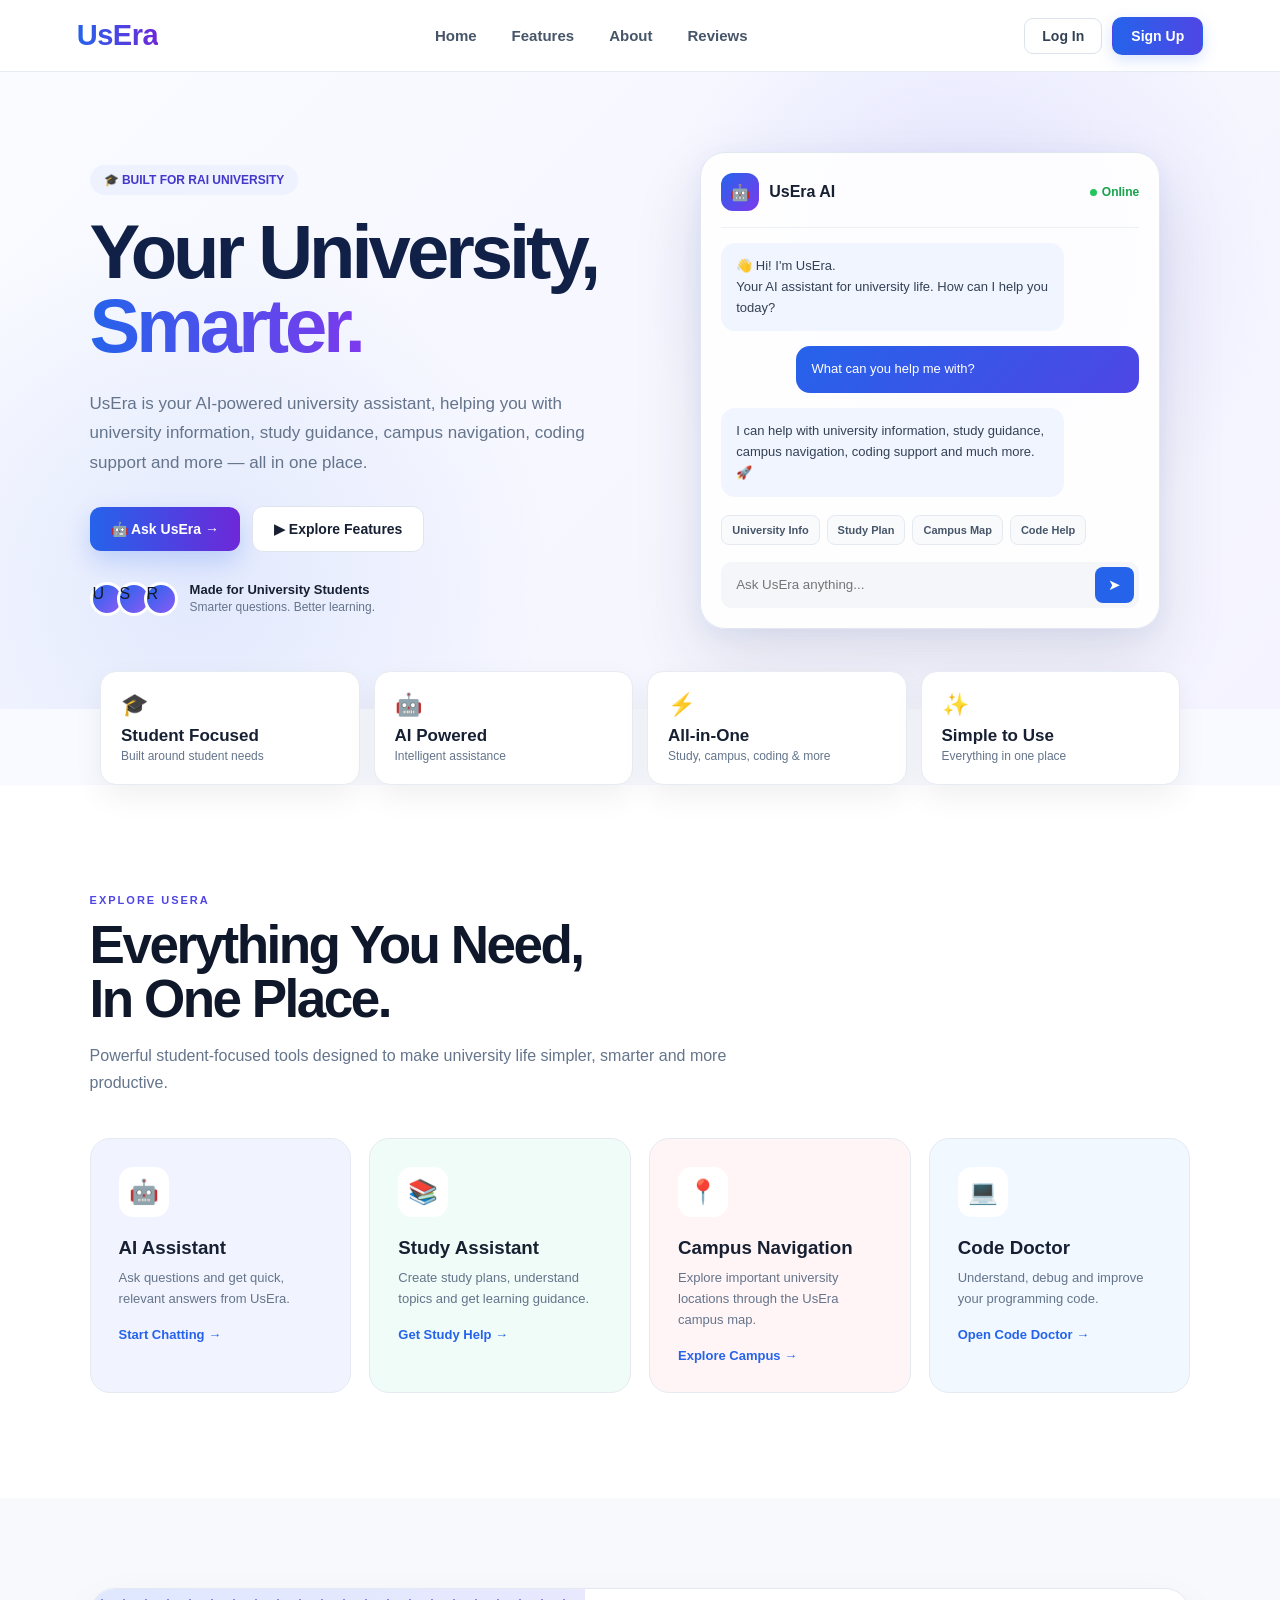
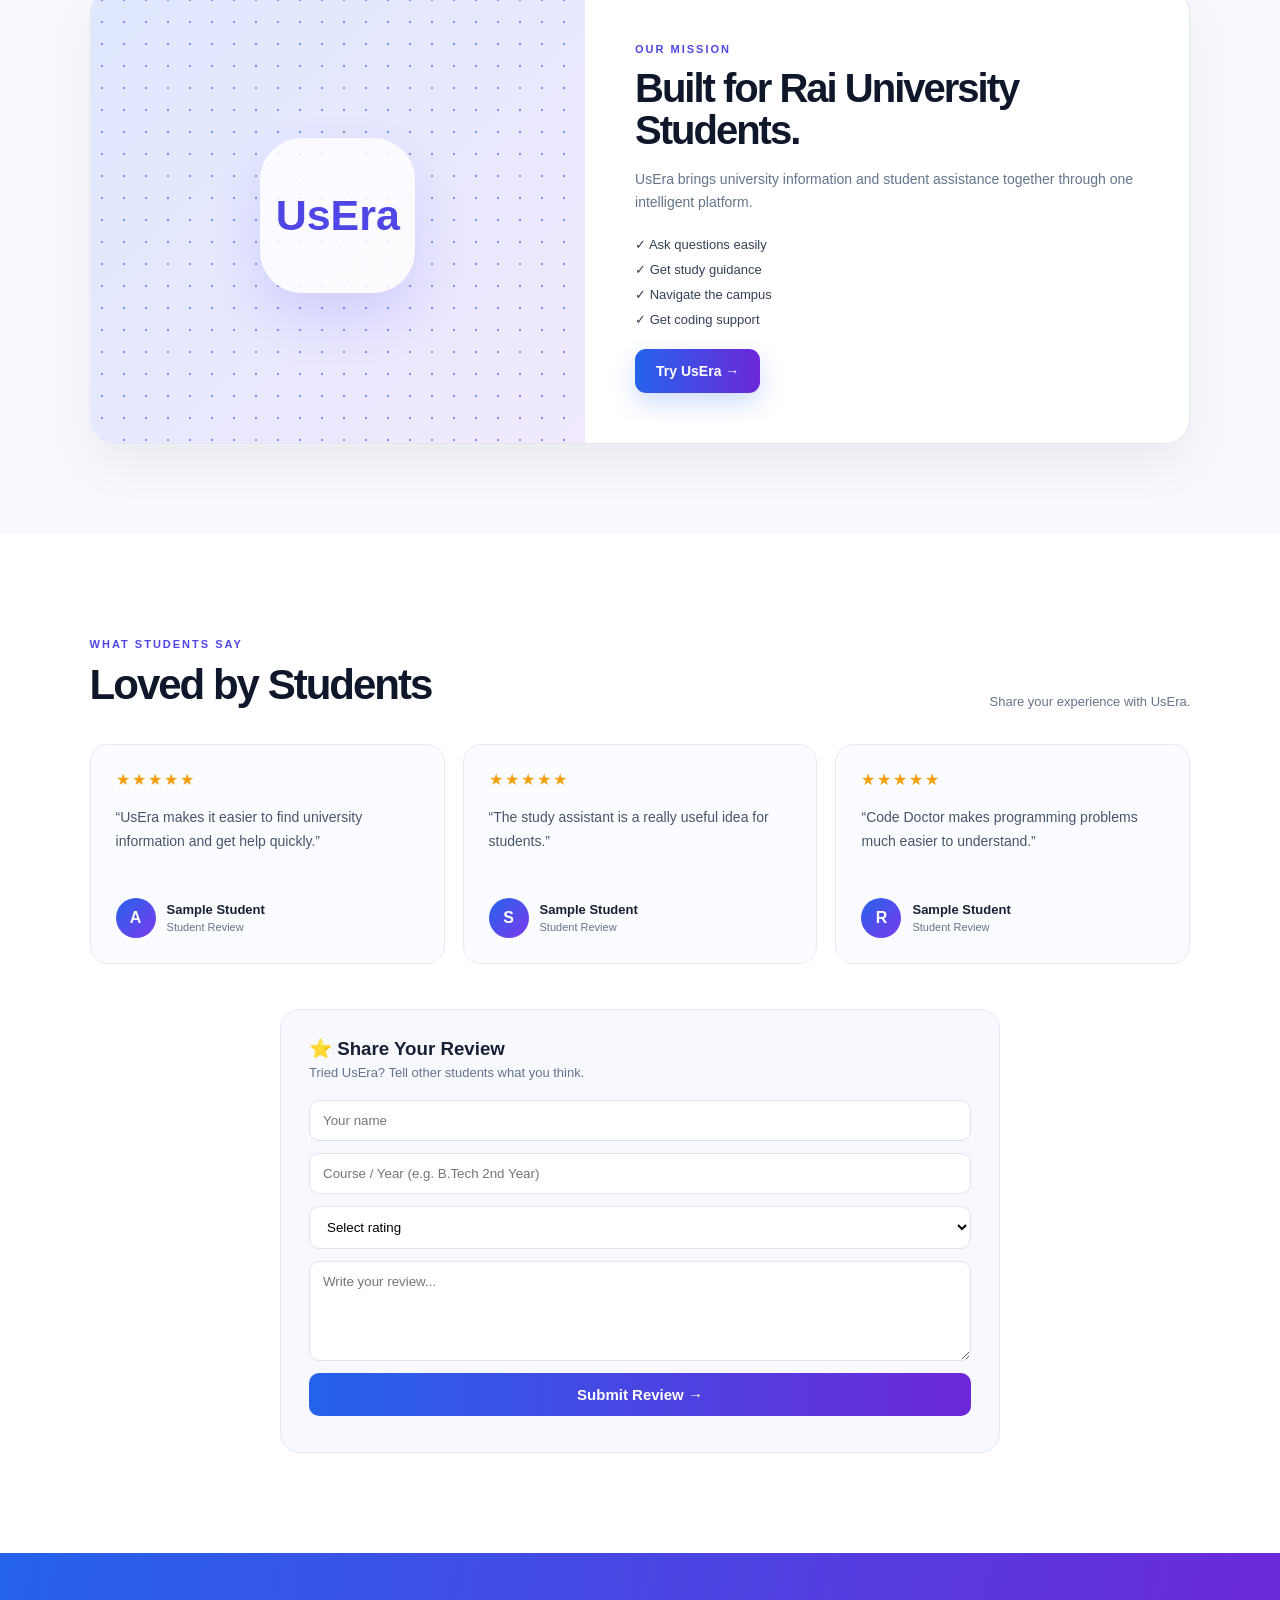
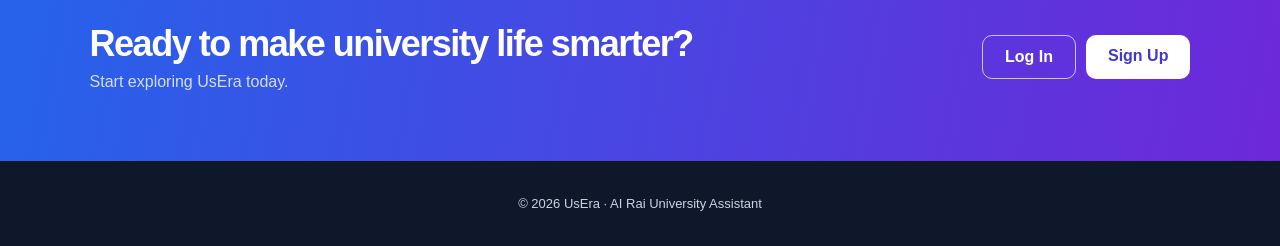
==== index.html @ 5155c46e "Add files via upload" ====
<!DOCTYPE html>
<html lang="en">

<head>
    <meta charset="UTF-8">
    <meta name="viewport" content="width=device-width, initial-scale=1.0">

    <title>UsEra - AI Rai University Assistant</title>

    <link rel="stylesheet" href="style.css">

    <style>
        /* =========================================
           USAERA NEW HOME PAGE
        ========================================= */

        .home-page {
            background: #f8faff;
            overflow: hidden;
        }

        /* HERO */

        .new-hero {
            position: relative;
            min-height: 620px;
            padding: 80px 7%;
            display: grid;
            grid-template-columns: 1fr 1fr;
            align-items: center;
            gap: 60px;

            background:
                radial-gradient(circle at 75% 30%, rgba(99,102,241,.15), transparent 30%),
                radial-gradient(circle at 15% 80%, rgba(37,99,235,.10), transparent 30%),
                linear-gradient(135deg,#f9fbff,#f4f3ff);
        }

        .hero-badge {
            display: inline-flex;
            align-items: center;
            gap: 8px;
            padding: 8px 14px;
            border-radius: 30px;
            background: #eef2ff;
            color: #4338ca;
            font-size: 12px;
            font-weight: 700;
            margin-bottom: 20px;
        }

        .new-hero h1 {
            font-size: clamp(50px,6vw,76px);
            line-height: .98;
            letter-spacing: -4px;
            margin: 0 0 25px;
            color: #102047;
        }

        .gradient-text {
            background: linear-gradient(90deg,#2563eb,#7c3aed);
            -webkit-background-clip: text;
            background-clip: text;
            -webkit-text-fill-color: transparent;
        }

        .hero-description {
            max-width: 580px;
            color: #64748b;
            font-size: 17px;
            line-height: 1.75;
            margin-bottom: 28px;
        }

        .hero-actions {
            display: flex;
            gap: 12px;
            align-items: center;
            flex-wrap: wrap;
        }

        .primary-btn,
        .secondary-btn {
            display: inline-flex;
            align-items: center;
            justify-content: center;
            gap: 8px;
            text-decoration: none;
            padding: 14px 21px;
            border-radius: 11px;
            font-weight: 700;
            font-size: 14px;
            transition: .25s ease;
        }

        .primary-btn {
            color: white;
            background: linear-gradient(90deg,#2563eb,#6d28d9);
            box-shadow: 0 10px 25px rgba(37,99,235,.22);
        }

        .primary-btn:hover {
            transform: translateY(-3px);
        }

        .secondary-btn {
            color: #172033;
            background: white;
            border: 1px solid #dfe5ef;
        }

        .secondary-btn:hover {
            transform: translateY(-3px);
            box-shadow: 0 10px 25px rgba(15,23,42,.08);
        }


        /* TRUST */

        .hero-trust {
            display: flex;
            align-items: center;
            gap: 12px;
            margin-top: 30px;
        }

        .trust-avatars {
            display: flex;
        }

        .trust-avatar {
            width: 34px;
            height: 34px;
            border-radius: 50%;
            background: linear-gradient(135deg,#2563eb,#8b5cf6);
            border: 3px solid white;
            margin-left: -7px;
        }

        .trust-avatar:first-child {
            margin-left: 0;
        }

        .trust-text strong {
            display: block;
            font-size: 13px;
            color: #172033;
        }

        .trust-text span {
            font-size: 12px;
            color: #64748b;
        }


        /* AI PREVIEW */

        .ai-preview {
            position: relative;
        }

        .ai-card {
            position: relative;
            width: 100%;
            max-width: 460px;
            margin: auto;
            padding: 20px;
            box-sizing: border-box;
            border-radius: 25px;
            background: rgba(255,255,255,.92);
            border: 1px solid #e1e7f1;
            box-shadow:
                0 30px 70px rgba(30,41,59,.12),
                0 5px 20px rgba(37,99,235,.06);
        }

        .ai-card-header {
            display: flex;
            align-items: center;
            gap: 10px;
            padding-bottom: 16px;
            border-bottom: 1px solid #edf0f5;
        }

        .ai-logo {
            width: 38px;
            height: 38px;
            display: flex;
            align-items: center;
            justify-content: center;
            border-radius: 12px;
            color: white;
            background: linear-gradient(135deg,#2563eb,#7c3aed);
        }

        .ai-card-header strong {
            color: #172033;
        }

        .online {
            margin-left: auto;
            font-size: 12px;
            color: #16a34a;
            font-weight: 600;
        }

        .online::before {
            content: "";
            display: inline-block;
            width: 7px;
            height: 7px;
            margin-right: 5px;
            border-radius: 50%;
            background: #22c55e;
        }

        .ai-message {
            padding: 13px 15px;
            margin-top: 15px;
            max-width: 82%;
            border-radius: 14px;
            background: #f1f5ff;
            color: #334155;
            font-size: 13px;
            line-height: 1.6;
        }

        .ai-message.user {
            margin-left: auto;
            background: linear-gradient(135deg,#2563eb,#4f46e5);
            color: white;
        }

        .quick-actions {
            display: flex;
            gap: 7px;
            flex-wrap: wrap;
            margin-top: 18px;
        }

        .quick-action {
            padding: 8px 10px;
            border-radius: 8px;
            background: #f8fafc;
            border: 1px solid #e5eaf2;
            color: #475569;
            font-size: 11px;
            font-weight: 600;
        }

        .ai-input {
            display: flex;
            gap: 8px;
            margin-top: 17px;
            padding: 5px;
            border-radius: 11px;
            background: #f4f6fa;
        }

        .ai-input input {
            flex: 1;
            min-width: 0;
            border: none;
            outline: none;
            background: transparent;
            padding: 10px;
        }

        .ai-input button {
            padding: 9px 13px;
            border-radius: 8px;
            background: #2563eb;
        }


        /* STATS */

        .home-stats {
            max-width: 1120px;
            margin: -38px auto 0;
            position: relative;
            z-index: 5;
            display: grid;
            grid-template-columns: repeat(4,1fr);
            gap: 14px;
            padding: 0 20px;
        }

        .stat-card {
            background: white;
            border: 1px solid #e7ebf2;
            border-radius: 16px;
            padding: 20px;
            box-shadow: 0 12px 30px rgba(15,23,42,.06);
        }

        .stat-icon {
            font-size: 22px;
            margin-bottom: 8px;
        }

        .stat-card strong {
            display: block;
            color: #172033;
            font-size: 17px;
        }

        .stat-card span {
            color: #64748b;
            font-size: 12px;
        }


        /* FEATURES */

        .new-features {
            padding: 105px 7%;
            background: white;
        }

        .section-intro {
            max-width: 650px;
            margin-bottom: 42px;
        }

        .mini-label {
            color: #4f46e5;
            font-size: 11px;
            font-weight: 800;
            letter-spacing: 2px;
        }

        .section-intro h2 {
            margin: 10px 0 15px;
            font-size: clamp(37px,5vw,53px);
            line-height: 1.03;
            letter-spacing: -2.5px;
            color: #0f172a;
        }

        .section-intro p {
            color: #64748b;
            line-height: 1.7;
        }

        .new-feature-grid {
            display: grid;
            grid-template-columns: repeat(4,1fr);
            gap: 18px;
        }

        .new-feature {
            text-decoration: none;
            color: inherit;
            padding: 28px;
            min-height: 205px;
            border-radius: 20px;
            border: 1px solid #e5eaf2;
            transition: .25s ease;
        }

        .new-feature:hover {
            transform: translateY(-8px);
            box-shadow: 0 20px 40px rgba(15,23,42,.08);
        }

        .new-feature:nth-child(1) {
            background: #f1f4ff;
        }

        .new-feature:nth-child(2) {
            background: #f0fcf7;
        }

        .new-feature:nth-child(3) {
            background: #fff5f6;
        }

        .new-feature:nth-child(4) {
            background: #f1f8ff;
        }

        .new-feature-icon {
            width: 50px;
            height: 50px;
            display: flex;
            align-items: center;
            justify-content: center;
            border-radius: 14px;
            background: white;
            font-size: 24px;
            margin-bottom: 20px;
        }

        .new-feature h3 {
            color: #172033;
            margin: 0 0 9px;
        }

        .new-feature p {
            color: #64748b;
            font-size: 13px;
            line-height: 1.6;
            margin-bottom: 15px;
        }

        .feature-link {
            color: #2563eb;
            font-size: 13px;
            font-weight: 700;
        }


        /* ABOUT / MISSION */

        .mission {
            padding: 90px 7%;
            background: #f7f9fc;
        }

        .mission-card {
            max-width: 1120px;
            margin: auto;
            display: grid;
            grid-template-columns: .9fr 1.1fr;
            border-radius: 25px;
            overflow: hidden;
            background: white;
            border: 1px solid #e4e9f1;
            box-shadow: 0 20px 50px rgba(15,23,42,.06);
        }

        .mission-visual {
            min-height: 330px;
            display: flex;
            align-items: center;
            justify-content: center;
            background:
                radial-gradient(circle,#818cf8 1px,transparent 1px),
                linear-gradient(135deg,#dfe8ff,#f0e9ff);
            background-size: 22px 22px,auto;
        }

        .mission-logo {
            width: 155px;
            height: 155px;
            display: flex;
            align-items: center;
            justify-content: center;
            border-radius: 42px;
            background: rgba(255,255,255,.85);
            color: #4f46e5;
            font-size: 43px;
            font-weight: 900;
            box-shadow: 0 25px 50px rgba(79,70,229,.15);
        }

        .mission-content {
            padding: 50px;
        }

        .mission-content h2 {
            margin: 10px 0 17px;
            font-size: 40px;
            line-height: 1.05;
            letter-spacing: -2px;
            color: #0f172a;
        }

        .mission-content p {
            color: #64748b;
            line-height: 1.7;
            font-size: 14px;
        }

        .mission-points {
            margin: 22px 0;
            display: grid;
            gap: 10px;
        }

        .mission-point {
            color: #334155;
            font-size: 13px;
        }


        /* REVIEWS */

        .reviews {
            padding: 100px 7%;
            background: white;
        }

        .reviews-heading {
            display: flex;
            align-items: end;
            justify-content: space-between;
            gap: 20px;
            margin-bottom: 35px;
        }

        .reviews-heading h2 {
            margin: 9px 0 0;
            font-size: 42px;
            letter-spacing: -2px;
            color: #0f172a;
        }

        .review-grid {
            display: grid;
            grid-template-columns: repeat(3,1fr);
            gap: 18px;
        }

        .review-card {
            padding: 25px;
            border-radius: 18px;
            border: 1px solid #e5eaf2;
            background: #fbfcff;
            transition: .2s ease;
        }

        .review-card:hover {
            transform: translateY(-5px);
            box-shadow: 0 15px 35px rgba(15,23,42,.07);
        }

        .stars {
            color: #f59e0b;
            letter-spacing: 2px;
            margin-bottom: 17px;
        }

        .review-text {
            color: #475569;
            font-size: 14px;
            line-height: 1.7;
            min-height: 72px;
        }

        .review-user {
            display: flex;
            align-items: center;
            gap: 11px;
            margin-top: 20px;
        }

        .review-avatar {
            width: 40px;
            height: 40px;
            display: flex;
            align-items: center;
            justify-content: center;
            border-radius: 50%;
            background: linear-gradient(135deg,#2563eb,#7c3aed);
            color: white;
            font-weight: 700;
        }

        .review-user strong {
            display: block;
            font-size: 13px;
            color: #172033;
        }

        .review-user span {
            font-size: 11px;
            color: #64748b;
        }


        /* WRITE REVIEW */

        .review-form-box {
            max-width: 720px;
            margin: 45px auto 0;
            padding: 28px;
            border-radius: 20px;
            background: #f7f9ff;
            border: 1px solid #e1e7f5;
        }

        .review-form-box h3 {
            margin: 0 0 5px;
            color: #172033;
        }

        .review-form-box > p {
            color: #64748b;
            font-size: 13px;
            margin-bottom: 20px;
        }

        .review-form {
            display: grid;
            gap: 12px;
        }

        .review-form input,
        .review-form textarea,
        .review-form select {
            width: 100%;
            box-sizing: border-box;
            padding: 12px 13px;
            border: 1px solid #dce3ed;
            border-radius: 10px;
            outline: none;
            font-family: inherit;
            background: white;
        }

        .review-form textarea {
            min-height: 100px;
            resize: vertical;
        }

        .review-form input:focus,
        .review-form textarea:focus,
        .review-form select:focus {
            border-color: #6366f1;
        }

        .review-submit {
            border: none;
            background: linear-gradient(90deg,#2563eb,#6d28d9);
            color: white;
            padding: 13px;
            border-radius: 10px;
            font-weight: 700;
            cursor: pointer;
        }

        .review-message {
            text-align: center;
            font-size: 13px;
            color: #059669;
            margin-top: 8px;
        }


        /* CTA */

        .home-cta {
            padding: 70px 7%;
            background: linear-gradient(100deg,#2563eb,#6d28d9);
            color: white;
            display: flex;
            align-items: center;
            justify-content: space-between;
            gap: 30px;
        }

        .home-cta h2 {
            margin: 0 0 8px;
            font-size: 36px;
            letter-spacing: -1.5px;
        }

        .home-cta p {
            margin: 0;
            color: rgba(255,255,255,.8);
        }

        .cta-buttons {
            display: flex;
            gap: 10px;
        }

        .cta-login,
        .cta-signup {
            text-decoration: none;
            padding: 12px 22px;
            border-radius: 10px;
            font-weight: 700;
        }

        .cta-login {
            color: white;
            border: 1px solid rgba(255,255,255,.7);
        }

        .cta-signup {
            color: #4338ca;
            background: white;
        }


        /* RESPONSIVE */

        @media(max-width:950px) {

            .new-hero {
                grid-template-columns: 1fr;
                text-align: center;
            }

            .hero-description {
                margin-left: auto;
                margin-right: auto;
            }

            .hero-actions,
            .hero-trust {
                justify-content: center;
            }

            .new-feature-grid {
                grid-template-columns: 1fr 1fr;
            }

            .home-stats {
                grid-template-columns: 1fr 1fr;
            }

            .mission-card {
                grid-template-columns: 1fr;
            }

            .review-grid {
                grid-template-columns: 1fr;
            }

            .home-cta {
                flex-direction: column;
                text-align: center;
            }
        }

        @media(max-width:600px) {

            .new-hero {
                padding: 55px 5%;
            }

            .new-hero h1 {
                font-size: 47px;
                letter-spacing: -3px;
            }

            .home-stats {
                grid-template-columns: 1fr;
                margin-top: 0;
                padding-top: 18px;
            }

            .new-features,
            .reviews,
            .mission {
                padding: 70px 5%;
            }

            .new-feature-grid {
                grid-template-columns: 1fr;
            }

            .mission-content {
                padding: 30px;
            }

            .mission-content h2 {
                font-size: 32px;
            }

            .reviews-heading {
                display: block;
            }

            .reviews-heading h2 {
                font-size: 34px;
            }

            .home-cta {
                padding: 55px 5%;
            }

            .home-cta h2 {
                font-size: 29px;
            }

            .cta-buttons {
                width: 100%;
            }

            .cta-login,
            .cta-signup {
                flex: 1;
                text-align: center;
            }
        }
    </style>
</head>


<body>

<header>

    <div class="logo">UsEra</div>

    <nav>
        <a href="#">Home</a>
        <a href="#features">Features</a>
        <a href="#about">About</a>
        <a href="#reviews">Reviews</a>
    </nav>

    <div class="auth-buttons" id="authArea">

    <a href="login.html" class="login-btn">
        Log In
    </a>

    <a href="signup.html" class="signup-btn">
        Sign Up
    </a>

</div>

</header>


<main class="home-page">


    <!-- ================= HERO ================= -->

    <section class="new-hero">

        <div>

            <div class="hero-badge">
                🎓 BUILT FOR RAI UNIVERSITY
            </div>

            <h1>
                Your University,<br>
                <span class="gradient-text">Smarter.</span>
            </h1>

            <p class="hero-description">
                UsEra is your AI-powered university assistant,
                helping you with university information, study guidance,
                campus navigation, coding support and more —
                all in one place.
            </p>

            <div class="hero-actions">

                <a href="chat.html" class="primary-btn">
                    🤖 Ask UsEra →
                </a>

                <a href="#features" class="secondary-btn">
                    ▶ Explore Features
                </a>

            </div>


            <div class="hero-trust">

                <div class="trust-avatars">
                    <div class="trust-avatar">U</div>
                    <div class="trust-avatar">S</div>
                    <div class="trust-avatar">R</div>
                </div>

                <div class="trust-text">
                    <strong>Made for University Students</strong>
                    <span>Smarter questions. Better learning.</span>
                </div>

            </div>

        </div>


        <!-- AI PREVIEW -->

        <div class="ai-preview">

            <div class="ai-card">

                <div class="ai-card-header">

                    <div class="ai-logo">🤖</div>

                    <strong>UsEra AI</strong>

                    <span class="online">Online</span>

                </div>


                <div class="ai-message">
                    👋 Hi! I'm UsEra.<br>
                    Your AI assistant for university life.
                    How can I help you today?
                </div>


                <div class="ai-message user">
                    What can you help me with?
                </div>


                <div class="ai-message">
                    I can help with university information,
                    study guidance, campus navigation,
                    coding support and much more. 🚀
                </div>


                <div class="quick-actions">

                    <span class="quick-action">University Info</span>
                    <span class="quick-action">Study Plan</span>
                    <span class="quick-action">Campus Map</span>
                    <span class="quick-action">Code Help</span>

                </div>


                <div class="ai-input">

                    <input
                        type="text"
                        placeholder="Ask UsEra anything..."
                    >

                    <button onclick="startChat()">➤</button>

                </div>

            </div>

        </div>

    </section>


    <!-- ================= STATS ================= -->

    <section class="home-stats">

        <div class="stat-card">
            <div class="stat-icon">🎓</div>
            <strong>Student Focused</strong>
            <span>Built around student needs</span>
        </div>

        <div class="stat-card">
            <div class="stat-icon">🤖</div>
            <strong>AI Powered</strong>
            <span>Intelligent assistance</span>
        </div>

        <div class="stat-card">
            <div class="stat-icon">⚡</div>
            <strong>All-in-One</strong>
            <span>Study, campus, coding & more</span>
        </div>

        <div class="stat-card">
            <div class="stat-icon">✨</div>
            <strong>Simple to Use</strong>
            <span>Everything in one place</span>
        </div>

    </section>


    <!-- ================= FEATURES ================= -->

    <section id="features" class="new-features">

        <div class="section-intro">

            <span class="mini-label">EXPLORE USERA</span>

            <h2>
                Everything You Need,<br>
                In One Place.
            </h2>

            <p>
                Powerful student-focused tools designed to make
                university life simpler, smarter and more productive.
            </p>

        </div>


        <div class="new-feature-grid">


            <a href="chat.html" class="new-feature">

                <div class="new-feature-icon">🤖</div>

                <h3>AI Assistant</h3>

                <p>
                    Ask questions and get quick,
                    relevant answers from UsEra.
                </p>

                <span class="feature-link">
                    Start Chatting →
                </span>

            </a>


            <a href="chat.html" class="new-feature">

                <div class="new-feature-icon">📚</div>

                <h3>Study Assistant</h3>

                <p>
                    Create study plans, understand topics
                    and get learning guidance.
                </p>

                <span class="feature-link">
                    Get Study Help →
                </span>

            </a>


            <a href="campus.html" class="new-feature">

                <div class="new-feature-icon">📍</div>

                <h3>Campus Navigation</h3>

                <p>
                    Explore important university locations
                    through the UsEra campus map.
                </p>

                <span class="feature-link">
                    Explore Campus →
                </span>

            </a>


            <a href="code-doctor.html" class="new-feature">

                <div class="new-feature-icon">💻</div>

                <h3>Code Doctor</h3>

                <p>
                    Understand, debug and improve
                    your programming code.
                </p>

                <span class="feature-link">
                    Open Code Doctor →
                </span>

            </a>


        </div>

    </section>


    <!-- ================= ABOUT ================= -->

    <section id="about" class="mission">

        <div class="mission-card">

            <div class="mission-visual">

                <div class="mission-logo">
                    UsEra
                </div>

            </div>


            <div class="mission-content">

                <span class="mini-label">
                    OUR MISSION
                </span>

                <h2>
                    Built for Rai University Students.
                </h2>

                <p>
                    UsEra brings university information and
                    student assistance together through one
                    intelligent platform.
                </p>

                <div class="mission-points">

                    <div class="mission-point">
                        ✓ Ask questions easily
                    </div>

                    <div class="mission-point">
                        ✓ Get study guidance
                    </div>

                    <div class="mission-point">
                        ✓ Navigate the campus
                    </div>

                    <div class="mission-point">
                        ✓ Get coding support
                    </div>

                </div>

                <a href="chat.html" class="primary-btn">
                    Try UsEra →
                </a>

            </div>

        </div>

    </section>


    <!-- ================= REVIEWS ================= -->

    <section id="reviews" class="reviews">

        <div class="reviews-heading">

            <div>

                <span class="mini-label">
                    WHAT STUDENTS SAY
                </span>

                <h2>
                    Loved by Students
                </h2>

            </div>

            <p style="color:#64748b;font-size:13px;">
                Share your experience with UsEra.
            </p>

        </div>


        <!-- SAMPLE REVIEWS -->

        <div id="reviewGrid" class="review-grid">

            <div class="review-card">

                <div class="stars">
                    ★★★★★
                </div>

                <p class="review-text">
                    “UsEra makes it easier to find university
                    information and get help quickly.”
                </p>

                <div class="review-user">

                    <div class="review-avatar">
                        A
                    </div>

                    <div>
                        <strong>Sample Student</strong>
                        <span>Student Review</span>
                    </div>

                </div>

            </div>


            <div class="review-card">

                <div class="stars">
                    ★★★★★
                </div>

                <p class="review-text">
                    “The study assistant is a really useful
                    idea for students.”
                </p>

                <div class="review-user">

                    <div class="review-avatar">
                        S
                    </div>

                    <div>
                        <strong>Sample Student</strong>
                        <span>Student Review</span>
                    </div>

                </div>

            </div>


            <div class="review-card">

                <div class="stars">
                    ★★★★★
                </div>

                <p class="review-text">
                    “Code Doctor makes programming problems
                    much easier to understand.”
                </p>

                <div class="review-user">

                    <div class="review-avatar">
                        R
                    </div>

                    <div>
                        <strong>Sample Student</strong>
                        <span>Student Review</span>
                    </div>

                </div>

            </div>

        </div>


        <!-- WRITE REVIEW -->

        <div class="review-form-box">

            <h3>
                ⭐ Share Your Review
            </h3>

            <p>
                Tried UsEra? Tell other students what you think.
            </p>


            <form
                class="review-form"
                onsubmit="submitReview(event)"
            >

                <input
                    type="text"
                    id="reviewName"
                    placeholder="Your name"
                    required
                >


                <input
                    type="text"
                    id="reviewCourse"
                    placeholder="Course / Year (e.g. B.Tech 2nd Year)"
                    required
                >


                <select id="reviewRating" required>

                    <option value="">
                        Select rating
                    </option>

                    <option value="5">
                        ⭐⭐⭐⭐⭐ — Excellent
                    </option>

                    <option value="4">
                        ⭐⭐⭐⭐ — Very Good
                    </option>

                    <option value="3">
                        ⭐⭐⭐ — Good
                    </option>

                    <option value="2">
                        ⭐⭐ — Needs Improvement
                    </option>

                    <option value="1">
                        ⭐ — Poor
                    </option>

                </select>


                <textarea
                    id="reviewText"
                    placeholder="Write your review..."
                    required
                ></textarea>


                <button
                    type="submit"
                    class="review-submit"
                >
                    Submit Review →
                </button>

            </form>


            <div
                id="reviewMessage"
                class="review-message"
            ></div>

        </div>

    </section>


    <!-- ================= CTA ================= -->

    <section class="home-cta">

        <div>

            <h2>
                Ready to make university life smarter?
            </h2>

            <p>
                Start exploring UsEra today.
            </p>

        </div>


        <div class="cta-buttons">

            <a
                href="login.html"
                class="cta-login"
            >
                Log In
            </a>

            <a
                href="signup.html"
                class="cta-signup"
            >
                Sign Up
            </a>

        </div>

    </section>


</main>


<footer>

    <p>
        © 2026 UsEra · AI Rai University Assistant
    </p>

</footer>


<script src="script.js"></script>


<script>

    /* =========================================
       STUDENT REVIEWS
    ========================================= */

    function submitReview(event) {

        event.preventDefault();

        const name =
            document.getElementById("reviewName").value.trim();

        const course =
            document.getElementById("reviewCourse").value.trim();

        const rating =
            document.getElementById("reviewRating").value;

        const text =
            document.getElementById("reviewText").value.trim();

        const message =
            document.getElementById("reviewMessage");


        if (!name || !course || !rating || !text) {
            return;
        }


        const review = {
            name: name,
            course: course,
            rating: Number(rating),
            text: text
        };


        const reviews =
            JSON.parse(
                localStorage.getItem("useraReviews") || "[]"
            );


        reviews.push(review);


        localStorage.setItem(
            "useraReviews",
            JSON.stringify(reviews)
        );


        addReviewToPage(review);


        document.querySelector(".review-form").reset();


        message.innerText =
            "✅ Thank you! Your review has been added.";

    }


    function addReviewToPage(review) {

        const reviewGrid =
            document.getElementById("reviewGrid");


        const stars =
            "★".repeat(review.rating) +
            "☆".repeat(5 - review.rating);


        const firstLetter =
            review.name.charAt(0).toUpperCase();


        const card =
            document.createElement("div");


        card.className = "review-card";


        card.innerHTML = `

            <div class="stars">
                ${stars}
            </div>

            <p class="review-text">
                “${escapeReview(review.text)}”
            </p>

            <div class="review-user">

                <div class="review-avatar">
                    ${escapeReview(firstLetter)}
                </div>

                <div>
                    <strong>
                        ${escapeReview(review.name)}
                    </strong>

                    <span>
                        ${escapeReview(review.course)}
                    </span>
                </div>

            </div>

        `;


        reviewGrid.appendChild(card);

    }


    function escapeReview(text) {

        const div =
            document.createElement("div");

        div.textContent = text;

        return div.innerHTML;

    }


    /* Load saved reviews */

    function loadReviews() {

        const reviews =
            JSON.parse(
                localStorage.getItem("useraReviews") || "[]"
            );


        reviews.forEach(function(review) {

            addReviewToPage(review);

        });

    }


    loadReviews();

</script>

<script>
const loggedInUser = JSON.parse(localStorage.getItem("loggedInUser"));

if (loggedInUser) {
    const reviewName = document.getElementById("reviewName");

    if (reviewName) {
        reviewName.value = loggedInUser.name || "";
    }
}
</script>

<script>
const authArea = document.getElementById("authArea");
const headerUser = JSON.parse(localStorage.getItem("loggedInUser"));

if (headerUser && authArea) {
    authArea.innerHTML = `
        <span style="
            font-weight:600;
            color:#111827;
            margin-right:12px;
        ">
            Hi, ${headerUser.name} 👋
        </span>

        <button onclick="logoutUser()" style="
            border:1px solid #d1d5db;
            background:white;
            color:#111827;
            padding:10px 18px;
            border-radius:10px;
            cursor:pointer;
            font-weight:600;
        ">
            Logout
        </button>
    `;
}

function logoutUser() {
    localStorage.removeItem("loggedIn");
    localStorage.removeItem("loggedInUser");

    window.location.href = "index.html";
}
</script>

</body>
</html>
---- style.css ----
* {
    margin: 0;
    padding: 0;
    box-sizing: border-box;
}

body {
    font-family: Arial, sans-serif;
    background: #f7f8fc;
    color: #111827;
}

/* HEADER */

header {
    height: 75px;
    padding: 0 8%;
    display: flex;
    align-items: center;
    justify-content: space-between;
    background: white;
    border-bottom: 1px solid #e5e7eb;
}

.logo {
    font-size: 30px;
    font-weight: 800;
    letter-spacing: -1px;
}

nav {
    display: flex;
    gap: 35px;
}

nav a {
    text-decoration: none;
    color: #4b5563;
    font-size: 15px;
}

nav a:hover {
    color: #111827;
}


/* HERO */

.hero {
    min-height: 620px;
    padding: 80px 8%;
    display: flex;
    align-items: center;
    justify-content: space-between;
    gap: 60px;
}

.hero-text {
    max-width: 570px;
}

.tagline,
.section-tag {
    font-size: 12px;
    font-weight: 700;
    letter-spacing: 2px;
    color: #6b7280;
    margin-bottom: 20px;
}

h1 {
    font-size: 70px;
    line-height: 1;
    letter-spacing: -4px;
    margin-bottom: 25px;
}

h1 span {
    color: #6366f1;
}

.description {
    color: #6b7280;
    font-size: 18px;
    line-height: 1.7;
    max-width: 500px;
    margin-bottom: 30px;
}

button {
    border: none;
    background: #111827;
    color: white;
    padding: 15px 25px;
    border-radius: 10px;
    font-size: 15px;
    cursor: pointer;
}

button:hover {
    background: #374151;
}


/* CHAT CARD */

.chat-card {
    width: 390px;
    background: white;
    border: 1px solid #e5e7eb;
    border-radius: 20px;
    padding: 20px;
    box-shadow: 0 20px 50px rgba(0, 0, 0, 0.08);
}

.chat-header {
    display: flex;
    align-items: center;
    gap: 10px;
    padding-bottom: 18px;
    border-bottom: 1px solid #eee;
}

.chat-header span {
    margin-left: auto;
    font-size: 12px;
    color: #6b7280;
}

.status {
    width: 9px;
    height: 9px;
    border-radius: 50%;
    background: #22c55e;
}

.chat-message {
    padding: 13px 15px;
    border-radius: 12px;
    margin-top: 15px;
    font-size: 14px;
    line-height: 1.5;
    max-width: 85%;
}

.ai {
    background: #f1f3f8;
}

.user {
    background: #111827;
    color: white;
    margin-left: auto;
}

.chat-input {
    display: flex;
    gap: 8px;
    margin-top: 20px;
}

.chat-input input {
    flex: 1;
    border: 1px solid #ddd;
    border-radius: 9px;
    padding: 12px;
    outline: none;
}

.chat-input button {
    padding: 10px 14px;
}


/* FEATURES */

.features-section {
    background: white;
    padding: 90px 8%;
}

.features-section h2,
.about-section h2 {
    font-size: 45px;
    letter-spacing: -2px;
    margin-bottom: 45px;
}

.features {
    display: grid;
    grid-template-columns: repeat(4, 1fr);
    gap: 20px;
}

.feature-card {
    padding: 28px;
    border: 1px solid #e5e7eb;
    border-radius: 16px;
    transition: 0.2s;
}

.feature-card:hover {
    transform: translateY(-5px);
    box-shadow: 0 15px 35px rgba(0, 0, 0, 0.07);
}

.icon {
    font-size: 30px;
    margin-bottom: 20px;
}

.feature-card h3 {
    margin-bottom: 12px;
}

.feature-card p {
    color: #6b7280;
    line-height: 1.6;
    font-size: 14px;
}


/* ABOUT */

.about-section {
    padding: 90px 8%;
    text-align: center;
}

.about-section p:last-child {
    max-width: 650px;
    margin: auto;
    color: #6b7280;
    line-height: 1.7;
}


/* FOOTER */

footer {
    padding: 30px;
    text-align: center;
    background: #111827;
    color: white;
    font-size: 13px;
}


/* MOBILE */

@media (max-width: 900px) {

    .hero {
        flex-direction: column;
        text-align: center;
    }

    .description {
        margin-left: auto;
        margin-right: auto;
    }

    .features {
        grid-template-columns: 1fr 1fr;
    }

    h1 {
        font-size: 55px;
    }
}

@media (max-width: 600px) {

    header {
        padding: 0 5%;
    }

    nav {
        display: none;
    }

    .hero {
        padding: 60px 5%;
    }

    .chat-card {
        width: 100%;
    }

    .features-section {
        padding: 60px 5%;
    }

    .features {
        grid-template-columns: 1fr;
    }
}
/* CHAT PAGE */

.chat-page {
    min-height: calc(100vh - 75px);
    padding: 50px 8%;
    display: flex;
    justify-content: center;
    background: #f7f8fc;
}

.chat-container {
    width: 800px;
    height: 650px;
    background: white;
    border: 1px solid #e5e7eb;
    border-radius: 20px;
    display: flex;
    flex-direction: column;
    overflow: hidden;
    box-shadow: 0 20px 50px rgba(0, 0, 0, 0.08);
}

.chat-title {
    display: flex;
    align-items: center;
    gap: 15px;
    padding: 25px;
    border-bottom: 1px solid #eee;
}

.chat-title h1 {
    font-size: 22px;
    letter-spacing: -0.5px;
    margin: 0 0 5px 0;
}

.chat-title p {
    color: #6b7280;
    font-size: 14px;
}

.messages {
    flex: 1;
    padding: 25px;
    overflow-y: auto;
}

.message {
    max-width: 70%;
    padding: 14px 17px;
    border-radius: 14px;
    margin-bottom: 15px;
    font-size: 14px;
    line-height: 1.6;
}

.ai-message {
    background: #f1f3f8;
}

.user-message {
    background: #111827;
    color: white;
    margin-left: auto;
}

.chat-box {
    display: flex;
    gap: 10px;
    padding: 20px;
    border-top: 1px solid #eee;
}

.chat-box input {
    flex: 1;
    padding: 15px;
    border: 1px solid #ddd;
    border-radius: 10px;
    outline: none;
    font-size: 14px;
}

.chat-box button {
    width: 50px;
    padding: 0;
}

@media (max-width: 700px) {

    .chat-page {
        padding: 20px 5%;
    }

    .chat-container {
        height: calc(100vh - 120px);
    }

    .message {
        max-width: 85%;
    }
}

/* ===== UsEra Final UI Polish ===== */

html {
    scroll-behavior: smooth;
}

body {
    overflow-x: hidden;
}

.logo {
    font-weight: 800;
    letter-spacing: -0.5px;
}

nav a {
    transition: 0.2s ease;
}

nav a:hover {
    opacity: 0.65;
}


/* Hero button */

.hero button {
    transition: transform 0.2s ease, box-shadow 0.2s ease;
}

.hero button:hover {
    transform: translateY(-2px);
    box-shadow: 0 8px 20px rgba(0, 0, 0, 0.12);
}


/* Feature cards */

.feature-card {
    text-decoration: none;
    color: inherit;
    display: block;
    transition: transform 0.25s ease, box-shadow 0.25s ease;
}

.feature-card:hover {
    transform: translateY(-6px);
    box-shadow: 0 15px 35px rgba(0, 0, 0, 0.10);
}

.feature-card .icon {
    transition: transform 0.25s ease;
}

.feature-card:hover .icon {
    transform: scale(1.08);
}


/* Chat preview */

.chat-card {
    transition: transform 0.25s ease, box-shadow 0.25s ease;
}

.chat-card:hover {
    transform: translateY(-4px);
    box-shadow: 0 18px 40px rgba(0, 0, 0, 0.10);
}


/* Mobile */

@media (max-width: 700px) {

    .hero {
        padding-top: 40px;
    }

    .hero-text h1 {
        font-size: 42px;
    }

    .features {
        grid-template-columns: 1fr;
    }

    nav {
        gap: 12px;
    }
}

/* ================================
   AUTH BUTTONS
================================ */

.auth-buttons {
    display: flex;
    align-items: center;
    gap: 10px;
    margin-left: 20px;
}

.login-btn,
.signup-btn {
    text-decoration: none;
    padding: 9px 17px;
    border-radius: 9px;
    font-size: 14px;
    font-weight: 600;
    transition: 0.2s ease;
}

.login-btn {
    color: #1e293b;
    background: transparent;
    border: 1px solid #dbe2ec;
}

.login-btn:hover {
    background: #f1f5f9;
}

.signup-btn {
    color: white;
    background: linear-gradient(90deg, #2563eb, #4f46e5);
    border: 1px solid transparent;
    box-shadow: 0 5px 15px rgba(37, 99, 235, 0.18);
}

.signup-btn:hover {
    transform: translateY(-1px);
    box-shadow: 0 8px 20px rgba(37, 99, 235, 0.25);
}


/* Mobile */

@media (max-width: 700px) {

    header {
        flex-wrap: wrap;
        gap: 12px;
    }

    .auth-buttons {
        margin-left: auto;
    }

    .login-btn,
    .signup-btn {
        padding: 8px 12px;
        font-size: 13px;
    }
}

/* =========================================
   USAERA PREMIUM HOME PAGE
========================================= */

/* Header upgrade */

header {
    position: sticky;
    top: 0;
    z-index: 1000;
    height: 72px;
    padding: 0 6%;
    background: rgba(255, 255, 255, 0.92);
    backdrop-filter: blur(14px);
    border-bottom: 1px solid rgba(226, 232, 240, 0.8);
}

.logo {
    font-size: 29px;
    background: linear-gradient(90deg, #2563eb, #6d28d9);
    -webkit-background-clip: text;
    background-clip: text;
    -webkit-text-fill-color: transparent;
}

nav a {
    font-weight: 600;
    color: #475569;
}

nav a:hover {
    color: #2563eb;
    opacity: 1;
}


/* =========================================
   HERO
========================================= */

.hero {
    position: relative;
    min-height: 650px;
    padding: 85px 7%;
    overflow: hidden;
    background:
        radial-gradient(circle at 85% 20%, rgba(99, 102, 241, 0.13), transparent 28%),
        radial-gradient(circle at 10% 80%, rgba(37, 99, 235, 0.10), transparent 25%),
        linear-gradient(135deg, #f8fbff, #f7f7ff);
}

.hero::before {
    content: "";
    position: absolute;
    width: 420px;
    height: 420px;
    border: 1px solid rgba(99, 102, 241, 0.08);
    border-radius: 50%;
    right: -150px;
    top: -130px;
}

.hero::after {
    content: "";
    position: absolute;
    width: 280px;
    height: 280px;
    border: 1px solid rgba(37, 99, 235, 0.08);
    border-radius: 50%;
    left: -130px;
    bottom: -120px;
}

.hero-text {
    position: relative;
    z-index: 2;
}

.tagline {
    color: #4f46e5;
    font-size: 11px;
    font-weight: 800;
    letter-spacing: 2.5px;
}

.hero-text h1 {
    font-size: clamp(52px, 7vw, 78px);
    line-height: 0.98;
    letter-spacing: -5px;
    margin-bottom: 28px;
    color: #0f172a;
}

.hero-text h1 span {
    background: linear-gradient(90deg, #2563eb, #7c3aed);
    -webkit-background-clip: text;
    background-clip: text;
    -webkit-text-fill-color: transparent;
}

.description {
    color: #64748b;
    font-size: 17px;
    line-height: 1.8;
}

.hero button {
    padding: 15px 25px;
    border-radius: 12px;
    background: linear-gradient(90deg, #2563eb, #4f46e5);
    font-weight: 700;
    box-shadow: 0 10px 25px rgba(37, 99, 235, 0.22);
}

.hero button:hover {
    background: linear-gradient(90deg, #1d4ed8, #4338ca);
}


/* =========================================
   CHAT PREVIEW
========================================= */

.chat-card {
    position: relative;
    z-index: 2;
    width: 410px;
    padding: 22px;
    border-radius: 24px;
    border: 1px solid rgba(226, 232, 240, 0.9);
    box-shadow:
        0 30px 70px rgba(15, 23, 42, 0.10),
        0 5px 20px rgba(37, 99, 235, 0.06);
}

.chat-header {
    padding-bottom: 17px;
}

.chat-header strong {
    color: #172033;
}

.status {
    box-shadow: 0 0 0 5px rgba(34, 197, 94, 0.10);
}

.chat-message {
    border-radius: 15px;
}

.ai {
    background: #f1f5ff;
    border: 1px solid #e3eaff;
}

.user {
    background: linear-gradient(135deg, #1e293b, #334155);
}

.chat-input {
    background: #f8fafc;
    padding: 5px;
    border-radius: 12px;
}

.chat-input input {
    border: none;
    background: transparent;
}

.chat-input button {
    border-radius: 9px;
    background: #2563eb;
}


/* =========================================
   FEATURES
========================================= */

.features-section {
    padding: 100px 7%;
    background: white;
}

.features-section .section-tag,
.about-section .section-tag {
    color: #4f46e5;
}

.features-section h2,
.about-section h2 {
    font-size: clamp(36px, 5vw, 52px);
    line-height: 1.05;
    color: #0f172a;
    letter-spacing: -2.5px;
}

.features {
    gap: 18px;
}

.feature-card {
    position: relative;
    padding: 30px;
    min-height: 190px;
    border: 1px solid #e5eaf2;
    border-radius: 20px;
    background: linear-gradient(145deg, #ffffff, #fafcff);
    overflow: hidden;
}

.feature-card::after {
    content: "";
    position: absolute;
    width: 100px;
    height: 100px;
    right: -45px;
    bottom: -45px;
    border-radius: 50%;
    background: rgba(99, 102, 241, 0.07);
    transition: 0.3s ease;
}

.feature-card:hover::after {
    transform: scale(1.8);
}

.feature-card:hover {
    transform: translateY(-8px);
    border-color: #d7ddff;
    box-shadow: 0 20px 45px rgba(15, 23, 42, 0.09);
}

.feature-card .icon {
    display: flex;
    align-items: center;
    justify-content: center;
    width: 52px;
    height: 52px;
    border-radius: 15px;
    background: #eef2ff;
    font-size: 25px;
}

.feature-card h3 {
    font-size: 18px;
    color: #172033;
}

.feature-card p {
    color: #64748b;
}


/* =========================================
   ABOUT
========================================= */

.about-section {
    position: relative;
    padding: 110px 7%;
    background:
        radial-gradient(circle at 50% 0%, rgba(99, 102, 241, 0.08), transparent 35%),
        #f8fafc;
}

.about-section h2 {
    margin-bottom: 20px;
}

.about-section p:last-child {
    font-size: 16px;
    max-width: 700px;
}


/* =========================================
   FOOTER
========================================= */

footer {
    padding: 35px 20px;
    background: #0f172a;
    color: #cbd5e1;
}

footer p {
    margin: 0;
}


/* =========================================
   AUTH BUTTONS - HEADER
========================================= */

.auth-buttons {
    margin-left: 0;
}

.login-btn {
    color: #334155;
    background: white;
    border-color: #dbe2ec;
}

.login-btn:hover {
    color: #2563eb;
    background: #f8fafc;
}

.signup-btn {
    padding: 10px 18px;
    border-radius: 10px;
}


/* =========================================
   HOME MOBILE
========================================= */

@media (max-width: 900px) {

    header {
        padding: 0 4%;
    }

    .hero {
        min-height: auto;
        padding: 70px 6%;
    }

    .hero-text {
        max-width: 650px;
    }

    .chat-card {
        width: min(410px, 100%);
    }

    .features {
        grid-template-columns: 1fr 1fr;
    }
}


@media (max-width: 700px) {

    header {
        height: auto;
        min-height: 70px;
        padding: 12px 5%;
    }

    .logo {
        font-size: 25px;
    }

    nav {
        display: none;
    }

    .auth-buttons {
        margin-left: auto;
    }

    .login-btn,
    .signup-btn {
        padding: 8px 11px;
        font-size: 12px;
    }

    .hero {
        padding: 55px 5% 65px;
        text-align: center;
    }

    .hero-text h1 {
        font-size: 48px;
        letter-spacing: -3px;
    }

    .description {
        font-size: 15px;
    }

    .features-section {
        padding: 70px 5%;
    }

    .features {
        grid-template-columns: 1fr;
    }

    .feature-card {
        min-height: auto;
    }

    .about-section {
        padding: 75px 5%;
    }
}
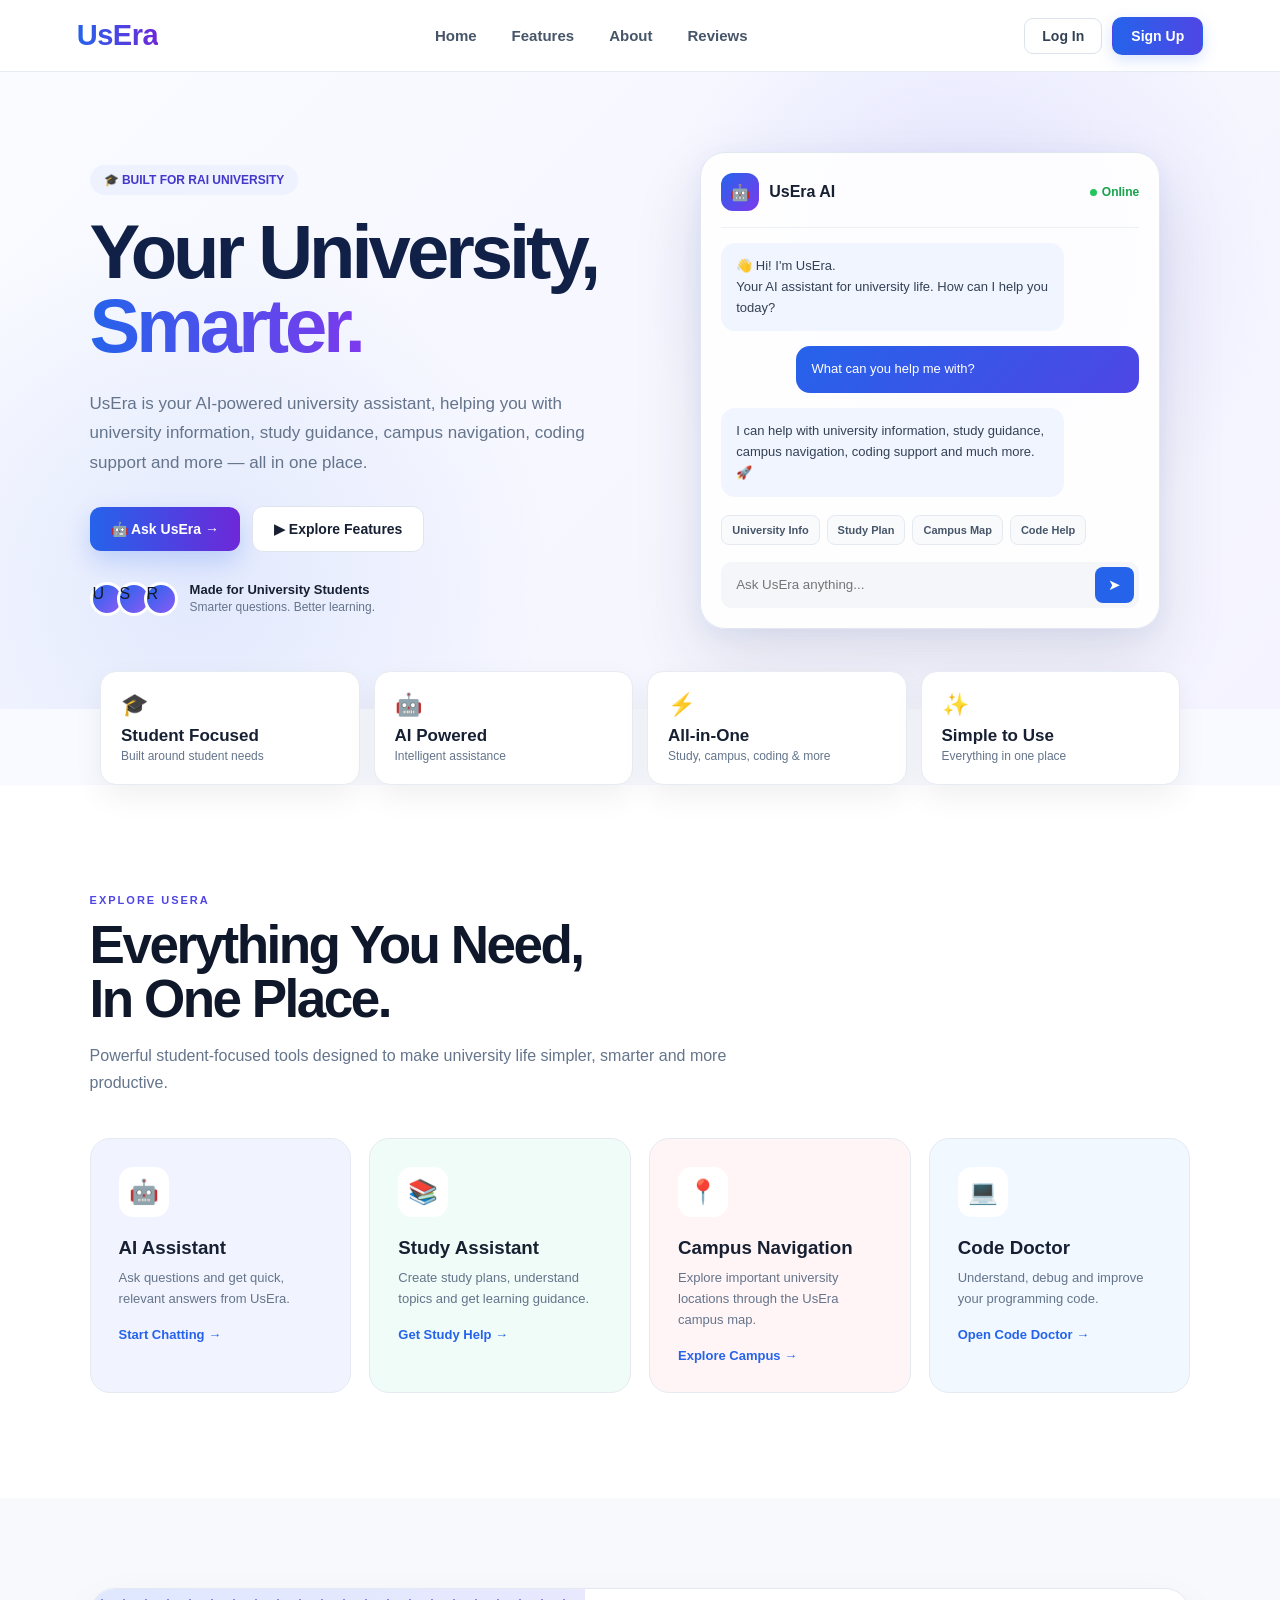
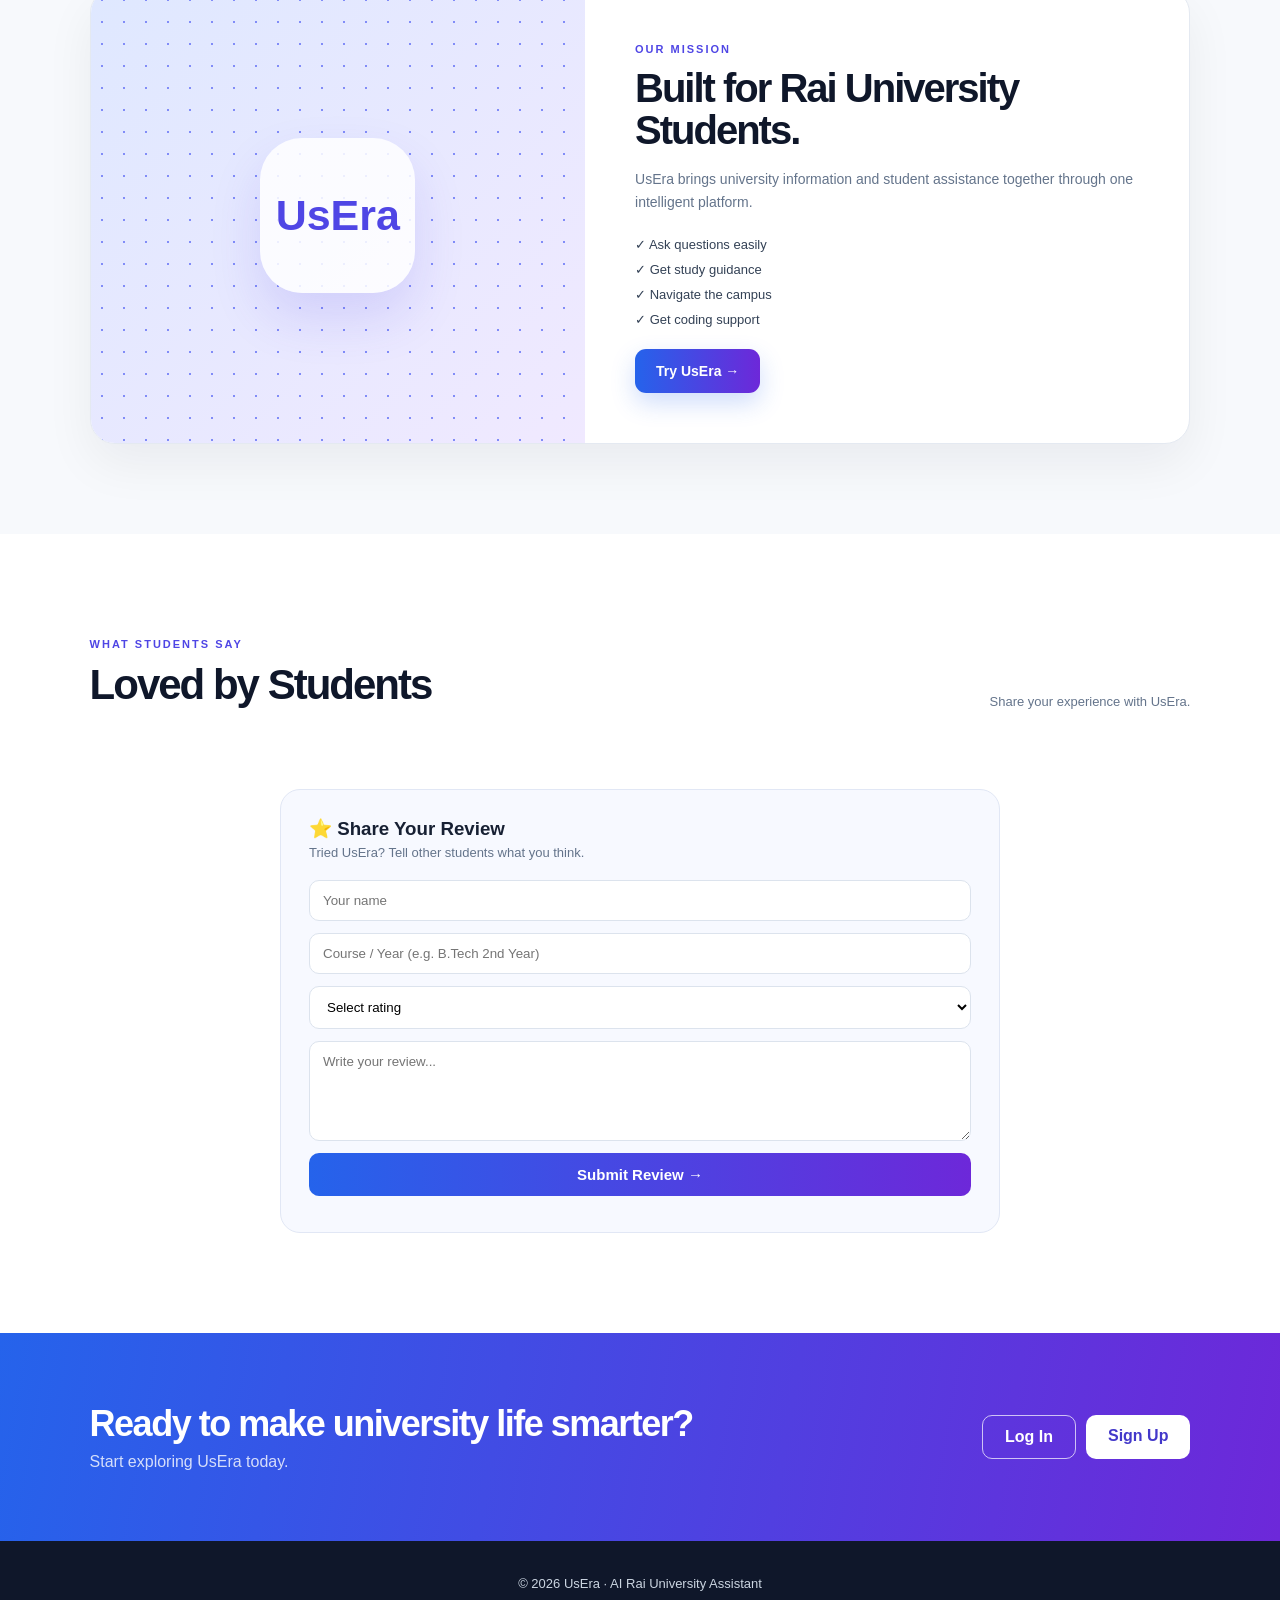
==== commit 31382464: "Connect reviews to database" ====
--- a/index.html
+++ b/index.html
@@ -1,1600 +1,1525 @@
-<!DOCTYPE html>
-<html lang="en">
-
-<head>
-    <meta charset="UTF-8">
-    <meta name="viewport" content="width=device-width, initial-scale=1.0">
-
-    <title>UsEra - AI Rai University Assistant</title>
-
-    <link rel="stylesheet" href="style.css">
-
-    <style>
-        /* =========================================
-           USAERA NEW HOME PAGE
-        ========================================= */
-
-        .home-page {
-            background: #f8faff;
-            overflow: hidden;
-        }
-
-        /* HERO */
-
-        .new-hero {
-            position: relative;
-            min-height: 620px;
-            padding: 80px 7%;
-            display: grid;
-            grid-template-columns: 1fr 1fr;
-            align-items: center;
-            gap: 60px;
-
-            background:
-                radial-gradient(circle at 75% 30%, rgba(99,102,241,.15), transparent 30%),
-                radial-gradient(circle at 15% 80%, rgba(37,99,235,.10), transparent 30%),
-                linear-gradient(135deg,#f9fbff,#f4f3ff);
-        }
-
-        .hero-badge {
-            display: inline-flex;
-            align-items: center;
-            gap: 8px;
-            padding: 8px 14px;
-            border-radius: 30px;
-            background: #eef2ff;
-            color: #4338ca;
-            font-size: 12px;
-            font-weight: 700;
-            margin-bottom: 20px;
-        }
-
-        .new-hero h1 {
-            font-size: clamp(50px,6vw,76px);
-            line-height: .98;
-            letter-spacing: -4px;
-            margin: 0 0 25px;
-            color: #102047;
-        }
-
-        .gradient-text {
-            background: linear-gradient(90deg,#2563eb,#7c3aed);
-            -webkit-background-clip: text;
-            background-clip: text;
-            -webkit-text-fill-color: transparent;
-        }
-
-        .hero-description {
-            max-width: 580px;
-            color: #64748b;
-            font-size: 17px;
-            line-height: 1.75;
-            margin-bottom: 28px;
-        }
-
-        .hero-actions {
-            display: flex;
-            gap: 12px;
-            align-items: center;
-            flex-wrap: wrap;
-        }
-
-        .primary-btn,
-        .secondary-btn {
-            display: inline-flex;
-            align-items: center;
-            justify-content: center;
-            gap: 8px;
-            text-decoration: none;
-            padding: 14px 21px;
-            border-radius: 11px;
-            font-weight: 700;
-            font-size: 14px;
-            transition: .25s ease;
-        }
-
-        .primary-btn {
-            color: white;
-            background: linear-gradient(90deg,#2563eb,#6d28d9);
-            box-shadow: 0 10px 25px rgba(37,99,235,.22);
-        }
-
-        .primary-btn:hover {
-            transform: translateY(-3px);
-        }
-
-        .secondary-btn {
-            color: #172033;
-            background: white;
-            border: 1px solid #dfe5ef;
-        }
-
-        .secondary-btn:hover {
-            transform: translateY(-3px);
-            box-shadow: 0 10px 25px rgba(15,23,42,.08);
-        }
-
-
-        /* TRUST */
-
-        .hero-trust {
-            display: flex;
-            align-items: center;
-            gap: 12px;
-            margin-top: 30px;
-        }
-
-        .trust-avatars {
-            display: flex;
-        }
-
-        .trust-avatar {
-            width: 34px;
-            height: 34px;
-            border-radius: 50%;
-            background: linear-gradient(135deg,#2563eb,#8b5cf6);
-            border: 3px solid white;
-            margin-left: -7px;
-        }
-
-        .trust-avatar:first-child {
-            margin-left: 0;
-        }
-
-        .trust-text strong {
-            display: block;
-            font-size: 13px;
-            color: #172033;
-        }
-
-        .trust-text span {
-            font-size: 12px;
-            color: #64748b;
-        }
-
-
-        /* AI PREVIEW */
-
-        .ai-preview {
-            position: relative;
-        }
-
-        .ai-card {
-            position: relative;
-            width: 100%;
-            max-width: 460px;
-            margin: auto;
-            padding: 20px;
-            box-sizing: border-box;
-            border-radius: 25px;
-            background: rgba(255,255,255,.92);
-            border: 1px solid #e1e7f1;
-            box-shadow:
-                0 30px 70px rgba(30,41,59,.12),
-                0 5px 20px rgba(37,99,235,.06);
-        }
-
-        .ai-card-header {
-            display: flex;
-            align-items: center;
-            gap: 10px;
-            padding-bottom: 16px;
-            border-bottom: 1px solid #edf0f5;
-        }
-
-        .ai-logo {
-            width: 38px;
-            height: 38px;
-            display: flex;
-            align-items: center;
-            justify-content: center;
-            border-radius: 12px;
-            color: white;
-            background: linear-gradient(135deg,#2563eb,#7c3aed);
-        }
-
-        .ai-card-header strong {
-            color: #172033;
-        }
-
-        .online {
-            margin-left: auto;
-            font-size: 12px;
-            color: #16a34a;
-            font-weight: 600;
-        }
-
-        .online::before {
-            content: "";
-            display: inline-block;
-            width: 7px;
-            height: 7px;
-            margin-right: 5px;
-            border-radius: 50%;
-            background: #22c55e;
-        }
-
-        .ai-message {
-            padding: 13px 15px;
-            margin-top: 15px;
-            max-width: 82%;
-            border-radius: 14px;
-            background: #f1f5ff;
-            color: #334155;
-            font-size: 13px;
-            line-height: 1.6;
-        }
-
-        .ai-message.user {
-            margin-left: auto;
-            background: linear-gradient(135deg,#2563eb,#4f46e5);
-            color: white;
-        }
-
-        .quick-actions {
-            display: flex;
-            gap: 7px;
-            flex-wrap: wrap;
-            margin-top: 18px;
-        }
-
-        .quick-action {
-            padding: 8px 10px;
-            border-radius: 8px;
-            background: #f8fafc;
-            border: 1px solid #e5eaf2;
-            color: #475569;
-            font-size: 11px;
-            font-weight: 600;
-        }
-
-        .ai-input {
-            display: flex;
-            gap: 8px;
-            margin-top: 17px;
-            padding: 5px;
-            border-radius: 11px;
-            background: #f4f6fa;
-        }
-
-        .ai-input input {
-            flex: 1;
-            min-width: 0;
-            border: none;
-            outline: none;
-            background: transparent;
-            padding: 10px;
-        }
-
-        .ai-input button {
-            padding: 9px 13px;
-            border-radius: 8px;
-            background: #2563eb;
-        }
-
-
-        /* STATS */
-
-        .home-stats {
-            max-width: 1120px;
-            margin: -38px auto 0;
-            position: relative;
-            z-index: 5;
-            display: grid;
-            grid-template-columns: repeat(4,1fr);
-            gap: 14px;
-            padding: 0 20px;
-        }
-
-        .stat-card {
-            background: white;
-            border: 1px solid #e7ebf2;
-            border-radius: 16px;
-            padding: 20px;
-            box-shadow: 0 12px 30px rgba(15,23,42,.06);
-        }
-
-        .stat-icon {
-            font-size: 22px;
-            margin-bottom: 8px;
-        }
-
-        .stat-card strong {
-            display: block;
-            color: #172033;
-            font-size: 17px;
-        }
-
-        .stat-card span {
-            color: #64748b;
-            font-size: 12px;
-        }
-
-
-        /* FEATURES */
-
-        .new-features {
-            padding: 105px 7%;
-            background: white;
-        }
-
-        .section-intro {
-            max-width: 650px;
-            margin-bottom: 42px;
-        }
-
-        .mini-label {
-            color: #4f46e5;
-            font-size: 11px;
-            font-weight: 800;
-            letter-spacing: 2px;
-        }
-
-        .section-intro h2 {
-            margin: 10px 0 15px;
-            font-size: clamp(37px,5vw,53px);
-            line-height: 1.03;
-            letter-spacing: -2.5px;
-            color: #0f172a;
-        }
-
-        .section-intro p {
-            color: #64748b;
-            line-height: 1.7;
-        }
-
-        .new-feature-grid {
-            display: grid;
-            grid-template-columns: repeat(4,1fr);
-            gap: 18px;
-        }
-
-        .new-feature {
-            text-decoration: none;
-            color: inherit;
-            padding: 28px;
-            min-height: 205px;
-            border-radius: 20px;
-            border: 1px solid #e5eaf2;
-            transition: .25s ease;
-        }
-
-        .new-feature:hover {
-            transform: translateY(-8px);
-            box-shadow: 0 20px 40px rgba(15,23,42,.08);
-        }
-
-        .new-feature:nth-child(1) {
-            background: #f1f4ff;
-        }
-
-        .new-feature:nth-child(2) {
-            background: #f0fcf7;
-        }
-
-        .new-feature:nth-child(3) {
-            background: #fff5f6;
-        }
-
-        .new-feature:nth-child(4) {
-            background: #f1f8ff;
-        }
-
-        .new-feature-icon {
-            width: 50px;
-            height: 50px;
-            display: flex;
-            align-items: center;
-            justify-content: center;
-            border-radius: 14px;
-            background: white;
-            font-size: 24px;
-            margin-bottom: 20px;
-        }
-
-        .new-feature h3 {
-            color: #172033;
-            margin: 0 0 9px;
-        }
-
-        .new-feature p {
-            color: #64748b;
-            font-size: 13px;
-            line-height: 1.6;
-            margin-bottom: 15px;
-        }
-
-        .feature-link {
-            color: #2563eb;
-            font-size: 13px;
-            font-weight: 700;
-        }
-
-
-        /* ABOUT / MISSION */
-
-        .mission {
-            padding: 90px 7%;
-            background: #f7f9fc;
-        }
-
-        .mission-card {
-            max-width: 1120px;
-            margin: auto;
-            display: grid;
-            grid-template-columns: .9fr 1.1fr;
-            border-radius: 25px;
-            overflow: hidden;
-            background: white;
-            border: 1px solid #e4e9f1;
-            box-shadow: 0 20px 50px rgba(15,23,42,.06);
-        }
-
-        .mission-visual {
-            min-height: 330px;
-            display: flex;
-            align-items: center;
-            justify-content: center;
-            background:
-                radial-gradient(circle,#818cf8 1px,transparent 1px),
-                linear-gradient(135deg,#dfe8ff,#f0e9ff);
-            background-size: 22px 22px,auto;
-        }
-
-        .mission-logo {
-            width: 155px;
-            height: 155px;
-            display: flex;
-            align-items: center;
-            justify-content: center;
-            border-radius: 42px;
-            background: rgba(255,255,255,.85);
-            color: #4f46e5;
-            font-size: 43px;
-            font-weight: 900;
-            box-shadow: 0 25px 50px rgba(79,70,229,.15);
-        }
-
-        .mission-content {
-            padding: 50px;
-        }
-
-        .mission-content h2 {
-            margin: 10px 0 17px;
-            font-size: 40px;
-            line-height: 1.05;
-            letter-spacing: -2px;
-            color: #0f172a;
-        }
-
-        .mission-content p {
-            color: #64748b;
-            line-height: 1.7;
-            font-size: 14px;
-        }
-
-        .mission-points {
-            margin: 22px 0;
-            display: grid;
-            gap: 10px;
-        }
-
-        .mission-point {
-            color: #334155;
-            font-size: 13px;
-        }
-
-
-        /* REVIEWS */
-
-        .reviews {
-            padding: 100px 7%;
-            background: white;
-        }
-
-        .reviews-heading {
-            display: flex;
-            align-items: end;
-            justify-content: space-between;
-            gap: 20px;
-            margin-bottom: 35px;
-        }
-
-        .reviews-heading h2 {
-            margin: 9px 0 0;
-            font-size: 42px;
-            letter-spacing: -2px;
-            color: #0f172a;
-        }
-
-        .review-grid {
-            display: grid;
-            grid-template-columns: repeat(3,1fr);
-            gap: 18px;
-        }
-
-        .review-card {
-            padding: 25px;
-            border-radius: 18px;
-            border: 1px solid #e5eaf2;
-            background: #fbfcff;
-            transition: .2s ease;
-        }
-
-        .review-card:hover {
-            transform: translateY(-5px);
-            box-shadow: 0 15px 35px rgba(15,23,42,.07);
-        }
-
-        .stars {
-            color: #f59e0b;
-            letter-spacing: 2px;
-            margin-bottom: 17px;
-        }
-
-        .review-text {
-            color: #475569;
-            font-size: 14px;
-            line-height: 1.7;
-            min-height: 72px;
-        }
-
-        .review-user {
-            display: flex;
-            align-items: center;
-            gap: 11px;
-            margin-top: 20px;
-        }
-
-        .review-avatar {
-            width: 40px;
-            height: 40px;
-            display: flex;
-            align-items: center;
-            justify-content: center;
-            border-radius: 50%;
-            background: linear-gradient(135deg,#2563eb,#7c3aed);
-            color: white;
-            font-weight: 700;
-        }
-
-        .review-user strong {
-            display: block;
-            font-size: 13px;
-            color: #172033;
-        }
-
-        .review-user span {
-            font-size: 11px;
-            color: #64748b;
-        }
-
-
-        /* WRITE REVIEW */
-
-        .review-form-box {
-            max-width: 720px;
-            margin: 45px auto 0;
-            padding: 28px;
-            border-radius: 20px;
-            background: #f7f9ff;
-            border: 1px solid #e1e7f5;
-        }
-
-        .review-form-box h3 {
-            margin: 0 0 5px;
-            color: #172033;
-        }
-
-        .review-form-box > p {
-            color: #64748b;
-            font-size: 13px;
-            margin-bottom: 20px;
-        }
-
-        .review-form {
-            display: grid;
-            gap: 12px;
-        }
-
-        .review-form input,
-        .review-form textarea,
-        .review-form select {
-            width: 100%;
-            box-sizing: border-box;
-            padding: 12px 13px;
-            border: 1px solid #dce3ed;
-            border-radius: 10px;
-            outline: none;
-            font-family: inherit;
-            background: white;
-        }
-
-        .review-form textarea {
-            min-height: 100px;
-            resize: vertical;
-        }
-
-        .review-form input:focus,
-        .review-form textarea:focus,
-        .review-form select:focus {
-            border-color: #6366f1;
-        }
-
-        .review-submit {
-            border: none;
-            background: linear-gradient(90deg,#2563eb,#6d28d9);
-            color: white;
-            padding: 13px;
-            border-radius: 10px;
-            font-weight: 700;
-            cursor: pointer;
-        }
-
-        .review-message {
-            text-align: center;
-            font-size: 13px;
-            color: #059669;
-            margin-top: 8px;
-        }
-
-
-        /* CTA */
-
-        .home-cta {
-            padding: 70px 7%;
-            background: linear-gradient(100deg,#2563eb,#6d28d9);
-            color: white;
-            display: flex;
-            align-items: center;
-            justify-content: space-between;
-            gap: 30px;
-        }
-
-        .home-cta h2 {
-            margin: 0 0 8px;
-            font-size: 36px;
-            letter-spacing: -1.5px;
-        }
-
-        .home-cta p {
-            margin: 0;
-            color: rgba(255,255,255,.8);
-        }
-
-        .cta-buttons {
-            display: flex;
-            gap: 10px;
-        }
-
-        .cta-login,
-        .cta-signup {
-            text-decoration: none;
-            padding: 12px 22px;
-            border-radius: 10px;
-            font-weight: 700;
-        }
-
-        .cta-login {
-            color: white;
-            border: 1px solid rgba(255,255,255,.7);
-        }
-
-        .cta-signup {
-            color: #4338ca;
-            background: white;
-        }
-
-
-        /* RESPONSIVE */
-
-        @media(max-width:950px) {
-
-            .new-hero {
-                grid-template-columns: 1fr;
-                text-align: center;
-            }
-
-            .hero-description {
-                margin-left: auto;
-                margin-right: auto;
-            }
-
-            .hero-actions,
-            .hero-trust {
-                justify-content: center;
-            }
-
-            .new-feature-grid {
-                grid-template-columns: 1fr 1fr;
-            }
-
-            .home-stats {
-                grid-template-columns: 1fr 1fr;
-            }
-
-            .mission-card {
-                grid-template-columns: 1fr;
-            }
-
-            .review-grid {
-                grid-template-columns: 1fr;
-            }
-
-            .home-cta {
-                flex-direction: column;
-                text-align: center;
-            }
-        }
-
-        @media(max-width:600px) {
-
-            .new-hero {
-                padding: 55px 5%;
-            }
-
-            .new-hero h1 {
-                font-size: 47px;
-                letter-spacing: -3px;
-            }
-
-            .home-stats {
-                grid-template-columns: 1fr;
-                margin-top: 0;
-                padding-top: 18px;
-            }
-
-            .new-features,
-            .reviews,
-            .mission {
-                padding: 70px 5%;
-            }
-
-            .new-feature-grid {
-                grid-template-columns: 1fr;
-            }
-
-            .mission-content {
-                padding: 30px;
-            }
-
-            .mission-content h2 {
-                font-size: 32px;
-            }
-
-            .reviews-heading {
-                display: block;
-            }
-
-            .reviews-heading h2 {
-                font-size: 34px;
-            }
-
-            .home-cta {
-                padding: 55px 5%;
-            }
-
-            .home-cta h2 {
-                font-size: 29px;
-            }
-
-            .cta-buttons {
-                width: 100%;
-            }
-
-            .cta-login,
-            .cta-signup {
-                flex: 1;
-                text-align: center;
-            }
-        }
-    </style>
-</head>
-
-
-<body>
-
-<header>
-
-    <div class="logo">UsEra</div>
-
-    <nav>
-        <a href="#">Home</a>
-        <a href="#features">Features</a>
-        <a href="#about">About</a>
-        <a href="#reviews">Reviews</a>
-    </nav>
-
-    <div class="auth-buttons" id="authArea">
-
-    <a href="login.html" class="login-btn">
-        Log In
-    </a>
-
-    <a href="signup.html" class="signup-btn">
-        Sign Up
-    </a>
-
-</div>
-
-</header>
-
-
-<main class="home-page">
-
-
-    <!-- ================= HERO ================= -->
-
-    <section class="new-hero">
-
-        <div>
-
-            <div class="hero-badge">
-                🎓 BUILT FOR RAI UNIVERSITY
-            </div>
-
-            <h1>
-                Your University,<br>
-                <span class="gradient-text">Smarter.</span>
-            </h1>
-
-            <p class="hero-description">
-                UsEra is your AI-powered university assistant,
-                helping you with university information, study guidance,
-                campus navigation, coding support and more —
-                all in one place.
-            </p>
-
-            <div class="hero-actions">
-
-                <a href="chat.html" class="primary-btn">
-                    🤖 Ask UsEra →
-                </a>
-
-                <a href="#features" class="secondary-btn">
-                    ▶ Explore Features
-                </a>
-
-            </div>
-
-
-            <div class="hero-trust">
-
-                <div class="trust-avatars">
-                    <div class="trust-avatar">U</div>
-                    <div class="trust-avatar">S</div>
-                    <div class="trust-avatar">R</div>
-                </div>
-
-                <div class="trust-text">
-                    <strong>Made for University Students</strong>
-                    <span>Smarter questions. Better learning.</span>
-                </div>
-
-            </div>
-
-        </div>
-
-
-        <!-- AI PREVIEW -->
-
-        <div class="ai-preview">
-
-            <div class="ai-card">
-
-                <div class="ai-card-header">
-
-                    <div class="ai-logo">🤖</div>
-
-                    <strong>UsEra AI</strong>
-
-                    <span class="online">Online</span>
-
-                </div>
-
-
-                <div class="ai-message">
-                    👋 Hi! I'm UsEra.<br>
-                    Your AI assistant for university life.
-                    How can I help you today?
-                </div>
-
-
-                <div class="ai-message user">
-                    What can you help me with?
-                </div>
-
-
-                <div class="ai-message">
-                    I can help with university information,
-                    study guidance, campus navigation,
-                    coding support and much more. 🚀
-                </div>
-
-
-                <div class="quick-actions">
-
-                    <span class="quick-action">University Info</span>
-                    <span class="quick-action">Study Plan</span>
-                    <span class="quick-action">Campus Map</span>
-                    <span class="quick-action">Code Help</span>
-
-                </div>
-
-
-                <div class="ai-input">
-
-                    <input
-                        type="text"
-                        placeholder="Ask UsEra anything..."
-                    >
-
-                    <button onclick="startChat()">➤</button>
-
-                </div>
-
-            </div>
-
-        </div>
-
-    </section>
-
-
-    <!-- ================= STATS ================= -->
-
-    <section class="home-stats">
-
-        <div class="stat-card">
-            <div class="stat-icon">🎓</div>
-            <strong>Student Focused</strong>
-            <span>Built around student needs</span>
-        </div>
-
-        <div class="stat-card">
-            <div class="stat-icon">🤖</div>
-            <strong>AI Powered</strong>
-            <span>Intelligent assistance</span>
-        </div>
-
-        <div class="stat-card">
-            <div class="stat-icon">⚡</div>
-            <strong>All-in-One</strong>
-            <span>Study, campus, coding & more</span>
-        </div>
-
-        <div class="stat-card">
-            <div class="stat-icon">✨</div>
-            <strong>Simple to Use</strong>
-            <span>Everything in one place</span>
-        </div>
-
-    </section>
-
-
-    <!-- ================= FEATURES ================= -->
-
-    <section id="features" class="new-features">
-
-        <div class="section-intro">
-
-            <span class="mini-label">EXPLORE USERA</span>
-
-            <h2>
-                Everything You Need,<br>
-                In One Place.
-            </h2>
-
-            <p>
-                Powerful student-focused tools designed to make
-                university life simpler, smarter and more productive.
-            </p>
-
-        </div>
-
-
-        <div class="new-feature-grid">
-
-
-            <a href="chat.html" class="new-feature">
-
-                <div class="new-feature-icon">🤖</div>
-
-                <h3>AI Assistant</h3>
-
-                <p>
-                    Ask questions and get quick,
-                    relevant answers from UsEra.
-                </p>
-
-                <span class="feature-link">
-                    Start Chatting →
-                </span>
-
-            </a>
-
-
-            <a href="chat.html" class="new-feature">
-
-                <div class="new-feature-icon">📚</div>
-
-                <h3>Study Assistant</h3>
-
-                <p>
-                    Create study plans, understand topics
-                    and get learning guidance.
-                </p>
-
-                <span class="feature-link">
-                    Get Study Help →
-                </span>
-
-            </a>
-
-
-            <a href="campus.html" class="new-feature">
-
-                <div class="new-feature-icon">📍</div>
-
-                <h3>Campus Navigation</h3>
-
-                <p>
-                    Explore important university locations
-                    through the UsEra campus map.
-                </p>
-
-                <span class="feature-link">
-                    Explore Campus →
-                </span>
-
-            </a>
-
-
-            <a href="code-doctor.html" class="new-feature">
-
-                <div class="new-feature-icon">💻</div>
-
-                <h3>Code Doctor</h3>
-
-                <p>
-                    Understand, debug and improve
-                    your programming code.
-                </p>
-
-                <span class="feature-link">
-                    Open Code Doctor →
-                </span>
-
-            </a>
-
-
-        </div>
-
-    </section>
-
-
-    <!-- ================= ABOUT ================= -->
-
-    <section id="about" class="mission">
-
-        <div class="mission-card">
-
-            <div class="mission-visual">
-
-                <div class="mission-logo">
-                    UsEra
-                </div>
-
-            </div>
-
-
-            <div class="mission-content">
-
-                <span class="mini-label">
-                    OUR MISSION
-                </span>
-
-                <h2>
-                    Built for Rai University Students.
-                </h2>
-
-                <p>
-                    UsEra brings university information and
-                    student assistance together through one
-                    intelligent platform.
-                </p>
-
-                <div class="mission-points">
-
-                    <div class="mission-point">
-                        ✓ Ask questions easily
-                    </div>
-
-                    <div class="mission-point">
-                        ✓ Get study guidance
-                    </div>
-
-                    <div class="mission-point">
-                        ✓ Navigate the campus
-                    </div>
-
-                    <div class="mission-point">
-                        ✓ Get coding support
-                    </div>
-
-                </div>
-
-                <a href="chat.html" class="primary-btn">
-                    Try UsEra →
-                </a>
-
-            </div>
-
-        </div>
-
-    </section>
-
-
-    <!-- ================= REVIEWS ================= -->
-
-    <section id="reviews" class="reviews">
-
-        <div class="reviews-heading">
-
-            <div>
-
-                <span class="mini-label">
-                    WHAT STUDENTS SAY
-                </span>
-
-                <h2>
-                    Loved by Students
-                </h2>
-
-            </div>
-
-            <p style="color:#64748b;font-size:13px;">
-                Share your experience with UsEra.
-            </p>
-
-        </div>
-
-
-        <!-- SAMPLE REVIEWS -->
-
-        <div id="reviewGrid" class="review-grid">
-
-            <div class="review-card">
-
-                <div class="stars">
-                    ★★★★★
-                </div>
-
-                <p class="review-text">
-                    “UsEra makes it easier to find university
-                    information and get help quickly.”
-                </p>
-
-                <div class="review-user">
-
-                    <div class="review-avatar">
-                        A
-                    </div>
-
-                    <div>
-                        <strong>Sample Student</strong>
-                        <span>Student Review</span>
-                    </div>
-
-                </div>
-
-            </div>
-
-
-            <div class="review-card">
-
-                <div class="stars">
-                    ★★★★★
-                </div>
-
-                <p class="review-text">
-                    “The study assistant is a really useful
-                    idea for students.”
-                </p>
-
-                <div class="review-user">
-
-                    <div class="review-avatar">
-                        S
-                    </div>
-
-                    <div>
-                        <strong>Sample Student</strong>
-                        <span>Student Review</span>
-                    </div>
-
-                </div>
-
-            </div>
-
-
-            <div class="review-card">
-
-                <div class="stars">
-                    ★★★★★
-                </div>
-
-                <p class="review-text">
-                    “Code Doctor makes programming problems
-                    much easier to understand.”
-                </p>
-
-                <div class="review-user">
-
-                    <div class="review-avatar">
-                        R
-                    </div>
-
-                    <div>
-                        <strong>Sample Student</strong>
-                        <span>Student Review</span>
-                    </div>
-
-                </div>
-
-            </div>
-
-        </div>
-
-
-        <!-- WRITE REVIEW -->
-
-        <div class="review-form-box">
-
-            <h3>
-                ⭐ Share Your Review
-            </h3>
-
-            <p>
-                Tried UsEra? Tell other students what you think.
-            </p>
-
-
-            <form
-                class="review-form"
-                onsubmit="submitReview(event)"
-            >
-
-                <input
-                    type="text"
-                    id="reviewName"
-                    placeholder="Your name"
-                    required
-                >
-
-
-                <input
-                    type="text"
-                    id="reviewCourse"
-                    placeholder="Course / Year (e.g. B.Tech 2nd Year)"
-                    required
-                >
-
-
-                <select id="reviewRating" required>
-
-                    <option value="">
-                        Select rating
-                    </option>
-
-                    <option value="5">
-                        ⭐⭐⭐⭐⭐ — Excellent
-                    </option>
-
-                    <option value="4">
-                        ⭐⭐⭐⭐ — Very Good
-                    </option>
-
-                    <option value="3">
-                        ⭐⭐⭐ — Good
-                    </option>
-
-                    <option value="2">
-                        ⭐⭐ — Needs Improvement
-                    </option>
-
-                    <option value="1">
-                        ⭐ — Poor
-                    </option>
-
-                </select>
-
-
-                <textarea
-                    id="reviewText"
-                    placeholder="Write your review..."
-                    required
-                ></textarea>
-
-
-                <button
-                    type="submit"
-                    class="review-submit"
-                >
-                    Submit Review →
-                </button>
-
-            </form>
-
-
-            <div
-                id="reviewMessage"
-                class="review-message"
-            ></div>
-
-        </div>
-
-    </section>
-
-
-    <!-- ================= CTA ================= -->
-
-    <section class="home-cta">
-
-        <div>
-
-            <h2>
-                Ready to make university life smarter?
-            </h2>
-
-            <p>
-                Start exploring UsEra today.
-            </p>
-
-        </div>
-
-
-        <div class="cta-buttons">
-
-            <a
-                href="login.html"
-                class="cta-login"
-            >
-                Log In
-            </a>
-
-            <a
-                href="signup.html"
-                class="cta-signup"
-            >
-                Sign Up
-            </a>
-
-        </div>
-
-    </section>
-
-
-</main>
-
-
-<footer>
-
-    <p>
-        © 2026 UsEra · AI Rai University Assistant
-    </p>
-
-</footer>
-
-
-<script src="script.js"></script>
-
-
-<script>
-
-    /* =========================================
-       STUDENT REVIEWS
-    ========================================= */
-
-    function submitReview(event) {
-
-        event.preventDefault();
-
-        const name =
-            document.getElementById("reviewName").value.trim();
-
-        const course =
-            document.getElementById("reviewCourse").value.trim();
-
-        const rating =
-            document.getElementById("reviewRating").value;
-
-        const text =
-            document.getElementById("reviewText").value.trim();
-
-        const message =
-            document.getElementById("reviewMessage");
-
-
-        if (!name || !course || !rating || !text) {
-            return;
-        }
-
-
-        const review = {
-            name: name,
-            course: course,
-            rating: Number(rating),
-            text: text
-        };
-
-
-        const reviews =
-            JSON.parse(
-                localStorage.getItem("useraReviews") || "[]"
-            );
-
-
-        reviews.push(review);
-
-
-        localStorage.setItem(
-            "useraReviews",
-            JSON.stringify(reviews)
-        );
-
-
-        addReviewToPage(review);
-
-
-        document.querySelector(".review-form").reset();
-
-
-        message.innerText =
-            "✅ Thank you! Your review has been added.";
-
-    }
-
-
-    function addReviewToPage(review) {
-
-        const reviewGrid =
-            document.getElementById("reviewGrid");
-
-
-        const stars =
-            "★".repeat(review.rating) +
-            "☆".repeat(5 - review.rating);
-
-
-        const firstLetter =
-            review.name.charAt(0).toUpperCase();
-
-
-        const card =
-            document.createElement("div");
-
-
-        card.className = "review-card";
-
-
-        card.innerHTML = `
-
-            <div class="stars">
-                ${stars}
-            </div>
-
-            <p class="review-text">
-                “${escapeReview(review.text)}”
-            </p>
-
-            <div class="review-user">
-
-                <div class="review-avatar">
-                    ${escapeReview(firstLetter)}
-                </div>
-
-                <div>
-                    <strong>
-                        ${escapeReview(review.name)}
-                    </strong>
-
-                    <span>
-                        ${escapeReview(review.course)}
-                    </span>
-                </div>
-
-            </div>
-
-        `;
-
-
-        reviewGrid.appendChild(card);
-
-    }
-
-
-    function escapeReview(text) {
-
-        const div =
-            document.createElement("div");
-
-        div.textContent = text;
-
-        return div.innerHTML;
-
-    }
-
-
-    /* Load saved reviews */
-
-    function loadReviews() {
-
-        const reviews =
-            JSON.parse(
-                localStorage.getItem("useraReviews") || "[]"
-            );
-
-
-        reviews.forEach(function(review) {
-
-            addReviewToPage(review);
-
-        });
-
-    }
-
-
-    loadReviews();
-
-</script>
-
-<script>
-const loggedInUser = JSON.parse(localStorage.getItem("loggedInUser"));
-
-if (loggedInUser) {
-    const reviewName = document.getElementById("reviewName");
-
-    if (reviewName) {
-        reviewName.value = loggedInUser.name || "";
-    }
-}
-</script>
-
-<script>
-const authArea = document.getElementById("authArea");
-const headerUser = JSON.parse(localStorage.getItem("loggedInUser"));
-
-if (headerUser && authArea) {
-    authArea.innerHTML = `
-        <span style="
-            font-weight:600;
-            color:#111827;
-            margin-right:12px;
-        ">
-            Hi, ${headerUser.name} 👋
-        </span>
-
-        <button onclick="logoutUser()" style="
-            border:1px solid #d1d5db;
-            background:white;
-            color:#111827;
-            padding:10px 18px;
-            border-radius:10px;
-            cursor:pointer;
-            font-weight:600;
-        ">
-            Logout
-        </button>
-    `;
-}
-
-function logoutUser() {
-    localStorage.removeItem("loggedIn");
-    localStorage.removeItem("loggedInUser");
-
-    window.location.href = "index.html";
-}
-</script>
-
-</body>
+<!DOCTYPE html>
+<html lang="en">
+
+<head>
+    <meta charset="UTF-8">
+    <meta name="viewport" content="width=device-width, initial-scale=1.0">
+
+    <title>UsEra - AI Rai University Assistant</title>
+
+    <link rel="stylesheet" href="style.css">
+
+    <style>
+        /* =========================================
+           USAERA NEW HOME PAGE
+        ========================================= */
+
+        .home-page {
+            background: #f8faff;
+            overflow: hidden;
+        }
+
+        /* HERO */
+
+        .new-hero {
+            position: relative;
+            min-height: 620px;
+            padding: 80px 7%;
+            display: grid;
+            grid-template-columns: 1fr 1fr;
+            align-items: center;
+            gap: 60px;
+
+            background:
+                radial-gradient(circle at 75% 30%, rgba(99,102,241,.15), transparent 30%),
+                radial-gradient(circle at 15% 80%, rgba(37,99,235,.10), transparent 30%),
+                linear-gradient(135deg,#f9fbff,#f4f3ff);
+        }
+
+        .hero-badge {
+            display: inline-flex;
+            align-items: center;
+            gap: 8px;
+            padding: 8px 14px;
+            border-radius: 30px;
+            background: #eef2ff;
+            color: #4338ca;
+            font-size: 12px;
+            font-weight: 700;
+            margin-bottom: 20px;
+        }
+
+        .new-hero h1 {
+            font-size: clamp(50px,6vw,76px);
+            line-height: .98;
+            letter-spacing: -4px;
+            margin: 0 0 25px;
+            color: #102047;
+        }
+
+        .gradient-text {
+            background: linear-gradient(90deg,#2563eb,#7c3aed);
+            -webkit-background-clip: text;
+            background-clip: text;
+            -webkit-text-fill-color: transparent;
+        }
+
+        .hero-description {
+            max-width: 580px;
+            color: #64748b;
+            font-size: 17px;
+            line-height: 1.75;
+            margin-bottom: 28px;
+        }
+
+        .hero-actions {
+            display: flex;
+            gap: 12px;
+            align-items: center;
+            flex-wrap: wrap;
+        }
+
+        .primary-btn,
+        .secondary-btn {
+            display: inline-flex;
+            align-items: center;
+            justify-content: center;
+            gap: 8px;
+            text-decoration: none;
+            padding: 14px 21px;
+            border-radius: 11px;
+            font-weight: 700;
+            font-size: 14px;
+            transition: .25s ease;
+        }
+
+        .primary-btn {
+            color: white;
+            background: linear-gradient(90deg,#2563eb,#6d28d9);
+            box-shadow: 0 10px 25px rgba(37,99,235,.22);
+        }
+
+        .primary-btn:hover {
+            transform: translateY(-3px);
+        }
+
+        .secondary-btn {
+            color: #172033;
+            background: white;
+            border: 1px solid #dfe5ef;
+        }
+
+        .secondary-btn:hover {
+            transform: translateY(-3px);
+            box-shadow: 0 10px 25px rgba(15,23,42,.08);
+        }
+
+
+        /* TRUST */
+
+        .hero-trust {
+            display: flex;
+            align-items: center;
+            gap: 12px;
+            margin-top: 30px;
+        }
+
+        .trust-avatars {
+            display: flex;
+        }
+
+        .trust-avatar {
+            width: 34px;
+            height: 34px;
+            border-radius: 50%;
+            background: linear-gradient(135deg,#2563eb,#8b5cf6);
+            border: 3px solid white;
+            margin-left: -7px;
+        }
+
+        .trust-avatar:first-child {
+            margin-left: 0;
+        }
+
+        .trust-text strong {
+            display: block;
+            font-size: 13px;
+            color: #172033;
+        }
+
+        .trust-text span {
+            font-size: 12px;
+            color: #64748b;
+        }
+
+
+        /* AI PREVIEW */
+
+        .ai-preview {
+            position: relative;
+        }
+
+        .ai-card {
+            position: relative;
+            width: 100%;
+            max-width: 460px;
+            margin: auto;
+            padding: 20px;
+            box-sizing: border-box;
+            border-radius: 25px;
+            background: rgba(255,255,255,.92);
+            border: 1px solid #e1e7f1;
+            box-shadow:
+                0 30px 70px rgba(30,41,59,.12),
+                0 5px 20px rgba(37,99,235,.06);
+        }
+
+        .ai-card-header {
+            display: flex;
+            align-items: center;
+            gap: 10px;
+            padding-bottom: 16px;
+            border-bottom: 1px solid #edf0f5;
+        }
+
+        .ai-logo {
+            width: 38px;
+            height: 38px;
+            display: flex;
+            align-items: center;
+            justify-content: center;
+            border-radius: 12px;
+            color: white;
+            background: linear-gradient(135deg,#2563eb,#7c3aed);
+        }
+
+        .ai-card-header strong {
+            color: #172033;
+        }
+
+        .online {
+            margin-left: auto;
+            font-size: 12px;
+            color: #16a34a;
+            font-weight: 600;
+        }
+
+        .online::before {
+            content: "";
+            display: inline-block;
+            width: 7px;
+            height: 7px;
+            margin-right: 5px;
+            border-radius: 50%;
+            background: #22c55e;
+        }
+
+        .ai-message {
+            padding: 13px 15px;
+            margin-top: 15px;
+            max-width: 82%;
+            border-radius: 14px;
+            background: #f1f5ff;
+            color: #334155;
+            font-size: 13px;
+            line-height: 1.6;
+        }
+
+        .ai-message.user {
+            margin-left: auto;
+            background: linear-gradient(135deg,#2563eb,#4f46e5);
+            color: white;
+        }
+
+        .quick-actions {
+            display: flex;
+            gap: 7px;
+            flex-wrap: wrap;
+            margin-top: 18px;
+        }
+
+        .quick-action {
+            padding: 8px 10px;
+            border-radius: 8px;
+            background: #f8fafc;
+            border: 1px solid #e5eaf2;
+            color: #475569;
+            font-size: 11px;
+            font-weight: 600;
+        }
+
+        .ai-input {
+            display: flex;
+            gap: 8px;
+            margin-top: 17px;
+            padding: 5px;
+            border-radius: 11px;
+            background: #f4f6fa;
+        }
+
+        .ai-input input {
+            flex: 1;
+            min-width: 0;
+            border: none;
+            outline: none;
+            background: transparent;
+            padding: 10px;
+        }
+
+        .ai-input button {
+            padding: 9px 13px;
+            border-radius: 8px;
+            background: #2563eb;
+        }
+
+
+        /* STATS */
+
+        .home-stats {
+            max-width: 1120px;
+            margin: -38px auto 0;
+            position: relative;
+            z-index: 5;
+            display: grid;
+            grid-template-columns: repeat(4,1fr);
+            gap: 14px;
+            padding: 0 20px;
+        }
+
+        .stat-card {
+            background: white;
+            border: 1px solid #e7ebf2;
+            border-radius: 16px;
+            padding: 20px;
+            box-shadow: 0 12px 30px rgba(15,23,42,.06);
+        }
+
+        .stat-icon {
+            font-size: 22px;
+            margin-bottom: 8px;
+        }
+
+        .stat-card strong {
+            display: block;
+            color: #172033;
+            font-size: 17px;
+        }
+
+        .stat-card span {
+            color: #64748b;
+            font-size: 12px;
+        }
+
+
+        /* FEATURES */
+
+        .new-features {
+            padding: 105px 7%;
+            background: white;
+        }
+
+        .section-intro {
+            max-width: 650px;
+            margin-bottom: 42px;
+        }
+
+        .mini-label {
+            color: #4f46e5;
+            font-size: 11px;
+            font-weight: 800;
+            letter-spacing: 2px;
+        }
+
+        .section-intro h2 {
+            margin: 10px 0 15px;
+            font-size: clamp(37px,5vw,53px);
+            line-height: 1.03;
+            letter-spacing: -2.5px;
+            color: #0f172a;
+        }
+
+        .section-intro p {
+            color: #64748b;
+            line-height: 1.7;
+        }
+
+        .new-feature-grid {
+            display: grid;
+            grid-template-columns: repeat(4,1fr);
+            gap: 18px;
+        }
+
+        .new-feature {
+            text-decoration: none;
+            color: inherit;
+            padding: 28px;
+            min-height: 205px;
+            border-radius: 20px;
+            border: 1px solid #e5eaf2;
+            transition: .25s ease;
+        }
+
+        .new-feature:hover {
+            transform: translateY(-8px);
+            box-shadow: 0 20px 40px rgba(15,23,42,.08);
+        }
+
+        .new-feature:nth-child(1) {
+            background: #f1f4ff;
+        }
+
+        .new-feature:nth-child(2) {
+            background: #f0fcf7;
+        }
+
+        .new-feature:nth-child(3) {
+            background: #fff5f6;
+        }
+
+        .new-feature:nth-child(4) {
+            background: #f1f8ff;
+        }
+
+        .new-feature-icon {
+            width: 50px;
+            height: 50px;
+            display: flex;
+            align-items: center;
+            justify-content: center;
+            border-radius: 14px;
+            background: white;
+            font-size: 24px;
+            margin-bottom: 20px;
+        }
+
+        .new-feature h3 {
+            color: #172033;
+            margin: 0 0 9px;
+        }
+
+        .new-feature p {
+            color: #64748b;
+            font-size: 13px;
+            line-height: 1.6;
+            margin-bottom: 15px;
+        }
+
+        .feature-link {
+            color: #2563eb;
+            font-size: 13px;
+            font-weight: 700;
+        }
+
+
+        /* ABOUT / MISSION */
+
+        .mission {
+            padding: 90px 7%;
+            background: #f7f9fc;
+        }
+
+        .mission-card {
+            max-width: 1120px;
+            margin: auto;
+            display: grid;
+            grid-template-columns: .9fr 1.1fr;
+            border-radius: 25px;
+            overflow: hidden;
+            background: white;
+            border: 1px solid #e4e9f1;
+            box-shadow: 0 20px 50px rgba(15,23,42,.06);
+        }
+
+        .mission-visual {
+            min-height: 330px;
+            display: flex;
+            align-items: center;
+            justify-content: center;
+            background:
+                radial-gradient(circle,#818cf8 1px,transparent 1px),
+                linear-gradient(135deg,#dfe8ff,#f0e9ff);
+            background-size: 22px 22px,auto;
+        }
+
+        .mission-logo {
+            width: 155px;
+            height: 155px;
+            display: flex;
+            align-items: center;
+            justify-content: center;
+            border-radius: 42px;
+            background: rgba(255,255,255,.85);
+            color: #4f46e5;
+            font-size: 43px;
+            font-weight: 900;
+            box-shadow: 0 25px 50px rgba(79,70,229,.15);
+        }
+
+        .mission-content {
+            padding: 50px;
+        }
+
+        .mission-content h2 {
+            margin: 10px 0 17px;
+            font-size: 40px;
+            line-height: 1.05;
+            letter-spacing: -2px;
+            color: #0f172a;
+        }
+
+        .mission-content p {
+            color: #64748b;
+            line-height: 1.7;
+            font-size: 14px;
+        }
+
+        .mission-points {
+            margin: 22px 0;
+            display: grid;
+            gap: 10px;
+        }
+
+        .mission-point {
+            color: #334155;
+            font-size: 13px;
+        }
+
+
+        /* REVIEWS */
+
+        .reviews {
+            padding: 100px 7%;
+            background: white;
+        }
+
+        .reviews-heading {
+            display: flex;
+            align-items: end;
+            justify-content: space-between;
+            gap: 20px;
+            margin-bottom: 35px;
+        }
+
+        .reviews-heading h2 {
+            margin: 9px 0 0;
+            font-size: 42px;
+            letter-spacing: -2px;
+            color: #0f172a;
+        }
+
+        .review-grid {
+            display: grid;
+            grid-template-columns: repeat(3,1fr);
+            gap: 18px;
+        }
+
+        .review-card {
+            padding: 25px;
+            border-radius: 18px;
+            border: 1px solid #e5eaf2;
+            background: #fbfcff;
+            transition: .2s ease;
+        }
+
+        .review-card:hover {
+            transform: translateY(-5px);
+            box-shadow: 0 15px 35px rgba(15,23,42,.07);
+        }
+
+        .stars {
+            color: #f59e0b;
+            letter-spacing: 2px;
+            margin-bottom: 17px;
+        }
+
+        .review-text {
+            color: #475569;
+            font-size: 14px;
+            line-height: 1.7;
+            min-height: 72px;
+        }
+
+        .review-user {
+            display: flex;
+            align-items: center;
+            gap: 11px;
+            margin-top: 20px;
+        }
+
+        .review-avatar {
+            width: 40px;
+            height: 40px;
+            display: flex;
+            align-items: center;
+            justify-content: center;
+            border-radius: 50%;
+            background: linear-gradient(135deg,#2563eb,#7c3aed);
+            color: white;
+            font-weight: 700;
+        }
+
+        .review-user strong {
+            display: block;
+            font-size: 13px;
+            color: #172033;
+        }
+
+        .review-user span {
+            font-size: 11px;
+            color: #64748b;
+        }
+
+
+        /* WRITE REVIEW */
+
+        .review-form-box {
+            max-width: 720px;
+            margin: 45px auto 0;
+            padding: 28px;
+            border-radius: 20px;
+            background: #f7f9ff;
+            border: 1px solid #e1e7f5;
+        }
+
+        .review-form-box h3 {
+            margin: 0 0 5px;
+            color: #172033;
+        }
+
+        .review-form-box > p {
+            color: #64748b;
+            font-size: 13px;
+            margin-bottom: 20px;
+        }
+
+        .review-form {
+            display: grid;
+            gap: 12px;
+        }
+
+        .review-form input,
+        .review-form textarea,
+        .review-form select {
+            width: 100%;
+            box-sizing: border-box;
+            padding: 12px 13px;
+            border: 1px solid #dce3ed;
+            border-radius: 10px;
+            outline: none;
+            font-family: inherit;
+            background: white;
+        }
+
+        .review-form textarea {
+            min-height: 100px;
+            resize: vertical;
+        }
+
+        .review-form input:focus,
+        .review-form textarea:focus,
+        .review-form select:focus {
+            border-color: #6366f1;
+        }
+
+        .review-submit {
+            border: none;
+            background: linear-gradient(90deg,#2563eb,#6d28d9);
+            color: white;
+            padding: 13px;
+            border-radius: 10px;
+            font-weight: 700;
+            cursor: pointer;
+        }
+
+        .review-message {
+            text-align: center;
+            font-size: 13px;
+            color: #059669;
+            margin-top: 8px;
+        }
+
+
+        /* CTA */
+
+        .home-cta {
+            padding: 70px 7%;
+            background: linear-gradient(100deg,#2563eb,#6d28d9);
+            color: white;
+            display: flex;
+            align-items: center;
+            justify-content: space-between;
+            gap: 30px;
+        }
+
+        .home-cta h2 {
+            margin: 0 0 8px;
+            font-size: 36px;
+            letter-spacing: -1.5px;
+        }
+
+        .home-cta p {
+            margin: 0;
+            color: rgba(255,255,255,.8);
+        }
+
+        .cta-buttons {
+            display: flex;
+            gap: 10px;
+        }
+
+        .cta-login,
+        .cta-signup {
+            text-decoration: none;
+            padding: 12px 22px;
+            border-radius: 10px;
+            font-weight: 700;
+        }
+
+        .cta-login {
+            color: white;
+            border: 1px solid rgba(255,255,255,.7);
+        }
+
+        .cta-signup {
+            color: #4338ca;
+            background: white;
+        }
+
+
+        /* RESPONSIVE */
+
+        @media(max-width:950px) {
+
+            .new-hero {
+                grid-template-columns: 1fr;
+                text-align: center;
+            }
+
+            .hero-description {
+                margin-left: auto;
+                margin-right: auto;
+            }
+
+            .hero-actions,
+            .hero-trust {
+                justify-content: center;
+            }
+
+            .new-feature-grid {
+                grid-template-columns: 1fr 1fr;
+            }
+
+            .home-stats {
+                grid-template-columns: 1fr 1fr;
+            }
+
+            .mission-card {
+                grid-template-columns: 1fr;
+            }
+
+            .review-grid {
+                grid-template-columns: 1fr;
+            }
+
+            .home-cta {
+                flex-direction: column;
+                text-align: center;
+            }
+        }
+
+        @media(max-width:600px) {
+
+            .new-hero {
+                padding: 55px 5%;
+            }
+
+            .new-hero h1 {
+                font-size: 47px;
+                letter-spacing: -3px;
+            }
+
+            .home-stats {
+                grid-template-columns: 1fr;
+                margin-top: 0;
+                padding-top: 18px;
+            }
+
+            .new-features,
+            .reviews,
+            .mission {
+                padding: 70px 5%;
+            }
+
+            .new-feature-grid {
+                grid-template-columns: 1fr;
+            }
+
+            .mission-content {
+                padding: 30px;
+            }
+
+            .mission-content h2 {
+                font-size: 32px;
+            }
+
+            .reviews-heading {
+                display: block;
+            }
+
+            .reviews-heading h2 {
+                font-size: 34px;
+            }
+
+            .home-cta {
+                padding: 55px 5%;
+            }
+
+            .home-cta h2 {
+                font-size: 29px;
+            }
+
+            .cta-buttons {
+                width: 100%;
+            }
+
+            .cta-login,
+            .cta-signup {
+                flex: 1;
+                text-align: center;
+            }
+        }
+    </style>
+</head>
+
+
+<body>
+
+<header>
+
+    <div class="logo">UsEra</div>
+
+    <nav>
+        <a href="#">Home</a>
+        <a href="#features">Features</a>
+        <a href="#about">About</a>
+        <a href="#reviews">Reviews</a>
+    </nav>
+
+    <div class="auth-buttons" id="authArea">
+
+    <a href="login.html" class="login-btn">
+        Log In
+    </a>
+
+    <a href="signup.html" class="signup-btn">
+        Sign Up
+    </a>
+
+</div>
+
+</header>
+
+
+<main class="home-page">
+
+
+    <!-- ================= HERO ================= -->
+
+    <section class="new-hero">
+
+        <div>
+
+            <div class="hero-badge">
+                🎓 BUILT FOR RAI UNIVERSITY
+            </div>
+
+            <h1>
+                Your University,<br>
+                <span class="gradient-text">Smarter.</span>
+            </h1>
+
+            <p class="hero-description">
+                UsEra is your AI-powered university assistant,
+                helping you with university information, study guidance,
+                campus navigation, coding support and more —
+                all in one place.
+            </p>
+
+            <div class="hero-actions">
+
+                <a href="chat.html" class="primary-btn">
+                    🤖 Ask UsEra →
+                </a>
+
+                <a href="#features" class="secondary-btn">
+                    ▶ Explore Features
+                </a>
+
+            </div>
+
+
+            <div class="hero-trust">
+
+                <div class="trust-avatars">
+                    <div class="trust-avatar">U</div>
+                    <div class="trust-avatar">S</div>
+                    <div class="trust-avatar">R</div>
+                </div>
+
+                <div class="trust-text">
+                    <strong>Made for University Students</strong>
+                    <span>Smarter questions. Better learning.</span>
+                </div>
+
+            </div>
+
+        </div>
+
+
+        <!-- AI PREVIEW -->
+
+        <div class="ai-preview">
+
+            <div class="ai-card">
+
+                <div class="ai-card-header">
+
+                    <div class="ai-logo">🤖</div>
+
+                    <strong>UsEra AI</strong>
+
+                    <span class="online">Online</span>
+
+                </div>
+
+
+                <div class="ai-message">
+                    👋 Hi! I'm UsEra.<br>
+                    Your AI assistant for university life.
+                    How can I help you today?
+                </div>
+
+
+                <div class="ai-message user">
+                    What can you help me with?
+                </div>
+
+
+                <div class="ai-message">
+                    I can help with university information,
+                    study guidance, campus navigation,
+                    coding support and much more. 🚀
+                </div>
+
+
+                <div class="quick-actions">
+
+                    <span class="quick-action">University Info</span>
+                    <span class="quick-action">Study Plan</span>
+                    <span class="quick-action">Campus Map</span>
+                    <span class="quick-action">Code Help</span>
+
+                </div>
+
+
+                <div class="ai-input">
+
+                    <input
+                        type="text"
+                        placeholder="Ask UsEra anything..."
+                    >
+
+                    <button onclick="startChat()">➤</button>
+
+                </div>
+
+            </div>
+
+        </div>
+
+    </section>
+
+
+    <!-- ================= STATS ================= -->
+
+    <section class="home-stats">
+
+        <div class="stat-card">
+            <div class="stat-icon">🎓</div>
+            <strong>Student Focused</strong>
+            <span>Built around student needs</span>
+        </div>
+
+        <div class="stat-card">
+            <div class="stat-icon">🤖</div>
+            <strong>AI Powered</strong>
+            <span>Intelligent assistance</span>
+        </div>
+
+        <div class="stat-card">
+            <div class="stat-icon">⚡</div>
+            <strong>All-in-One</strong>
+            <span>Study, campus, coding & more</span>
+        </div>
+
+        <div class="stat-card">
+            <div class="stat-icon">✨</div>
+            <strong>Simple to Use</strong>
+            <span>Everything in one place</span>
+        </div>
+
+    </section>
+
+
+    <!-- ================= FEATURES ================= -->
+
+    <section id="features" class="new-features">
+
+        <div class="section-intro">
+
+            <span class="mini-label">EXPLORE USERA</span>
+
+            <h2>
+                Everything You Need,<br>
+                In One Place.
+            </h2>
+
+            <p>
+                Powerful student-focused tools designed to make
+                university life simpler, smarter and more productive.
+            </p>
+
+        </div>
+
+
+        <div class="new-feature-grid">
+
+
+            <a href="chat.html" class="new-feature">
+
+                <div class="new-feature-icon">🤖</div>
+
+                <h3>AI Assistant</h3>
+
+                <p>
+                    Ask questions and get quick,
+                    relevant answers from UsEra.
+                </p>
+
+                <span class="feature-link">
+                    Start Chatting →
+                </span>
+
+            </a>
+
+
+            <a href="chat.html" class="new-feature">
+
+                <div class="new-feature-icon">📚</div>
+
+                <h3>Study Assistant</h3>
+
+                <p>
+                    Create study plans, understand topics
+                    and get learning guidance.
+                </p>
+
+                <span class="feature-link">
+                    Get Study Help →
+                </span>
+
+            </a>
+
+
+            <a href="campus.html" class="new-feature">
+
+                <div class="new-feature-icon">📍</div>
+
+                <h3>Campus Navigation</h3>
+
+                <p>
+                    Explore important university locations
+                    through the UsEra campus map.
+                </p>
+
+                <span class="feature-link">
+                    Explore Campus →
+                </span>
+
+            </a>
+
+
+            <a href="code-doctor.html" class="new-feature">
+
+                <div class="new-feature-icon">💻</div>
+
+                <h3>Code Doctor</h3>
+
+                <p>
+                    Understand, debug and improve
+                    your programming code.
+                </p>
+
+                <span class="feature-link">
+                    Open Code Doctor →
+                </span>
+
+            </a>
+
+
+        </div>
+
+    </section>
+
+
+    <!-- ================= ABOUT ================= -->
+
+    <section id="about" class="mission">
+
+        <div class="mission-card">
+
+            <div class="mission-visual">
+
+                <div class="mission-logo">
+                    UsEra
+                </div>
+
+            </div>
+
+
+            <div class="mission-content">
+
+                <span class="mini-label">
+                    OUR MISSION
+                </span>
+
+                <h2>
+                    Built for Rai University Students.
+                </h2>
+
+                <p>
+                    UsEra brings university information and
+                    student assistance together through one
+                    intelligent platform.
+                </p>
+
+                <div class="mission-points">
+
+                    <div class="mission-point">
+                        ✓ Ask questions easily
+                    </div>
+
+                    <div class="mission-point">
+                        ✓ Get study guidance
+                    </div>
+
+                    <div class="mission-point">
+                        ✓ Navigate the campus
+                    </div>
+
+                    <div class="mission-point">
+                        ✓ Get coding support
+                    </div>
+
+                </div>
+
+                <a href="chat.html" class="primary-btn">
+                    Try UsEra →
+                </a>
+
+            </div>
+
+        </div>
+
+    </section>
+
+
+    <!-- ================= REVIEWS ================= -->
+
+    <section id="reviews" class="reviews">
+
+        <div class="reviews-heading">
+
+            <div>
+
+                <span class="mini-label">
+                    WHAT STUDENTS SAY
+                </span>
+
+                <h2>
+                    Loved by Students
+                </h2>
+
+            </div>
+
+            <p style="color:#64748b;font-size:13px;">
+                Share your experience with UsEra.
+            </p>
+
+        </div>
+
+
+        <!-- SAMPLE REVIEWS -->
+
+        <div id="reviewGrid" class="review-grid">
+
+           </div>
+
+
+        <!-- WRITE REVIEW -->
+
+        <div class="review-form-box">
+
+            <h3>
+                ⭐ Share Your Review
+            </h3>
+
+            <p>
+                Tried UsEra? Tell other students what you think.
+            </p>
+
+
+            <form
+                class="review-form"
+                onsubmit="submitReview(event)"
+            >
+
+                <input
+                    type="text"
+                    id="reviewName"
+                    placeholder="Your name"
+                    required
+                >
+
+
+                <input
+                    type="text"
+                    id="reviewCourse"
+                    placeholder="Course / Year (e.g. B.Tech 2nd Year)"
+                    required
+                >
+
+
+                <select id="reviewRating" required>
+
+                    <option value="">
+                        Select rating
+                    </option>
+
+                    <option value="5">
+                        ⭐⭐⭐⭐⭐ — Excellent
+                    </option>
+
+                    <option value="4">
+                        ⭐⭐⭐⭐ — Very Good
+                    </option>
+
+                    <option value="3">
+                        ⭐⭐⭐ — Good
+                    </option>
+
+                    <option value="2">
+                        ⭐⭐ — Needs Improvement
+                    </option>
+
+                    <option value="1">
+                        ⭐ — Poor
+                    </option>
+
+                </select>
+
+
+                <textarea
+                    id="reviewText"
+                    placeholder="Write your review..."
+                    required
+                ></textarea>
+
+
+                <button
+                    type="submit"
+                    class="review-submit"
+                >
+                    Submit Review →
+                </button>
+
+            </form>
+
+
+            <div
+                id="reviewMessage"
+                class="review-message"
+            ></div>
+
+        </div>
+
+    </section>
+
+
+    <!-- ================= CTA ================= -->
+
+    <section class="home-cta">
+
+        <div>
+
+            <h2>
+                Ready to make university life smarter?
+            </h2>
+
+            <p>
+                Start exploring UsEra today.
+            </p>
+
+        </div>
+
+
+        <div class="cta-buttons">
+
+            <a
+                href="login.html"
+                class="cta-login"
+            >
+                Log In
+            </a>
+
+            <a
+                href="signup.html"
+                class="cta-signup"
+            >
+                Sign Up
+            </a>
+
+        </div>
+
+    </section>
+
+
+</main>
+
+
+<footer>
+
+    <p>
+        © 2026 UsEra · AI Rai University Assistant
+    </p>
+
+</footer>
+
+
+<script src="script.js"></script>
+
+
+<script>
+
+    /* =========================================
+       STUDENT REVIEWS
+    ========================================= */
+
+   async function submitReview(event) {
+
+        event.preventDefault();
+
+        const name =
+            document.getElementById("reviewName").value.trim();
+
+        const course =
+            document.getElementById("reviewCourse").value.trim();
+
+        const rating =
+            document.getElementById("reviewRating").value;
+
+        const text =
+            document.getElementById("reviewText").value.trim();
+
+        const message =
+            document.getElementById("reviewMessage");
+
+
+        if (!name || !course || !rating || !text) {
+            return;
+        }
+
+
+        const review = {
+            name: name,
+            course: course,
+            rating: Number(rating),
+            text: text
+        };
+
+
+       try {
+    const response = await fetch("/reviews", {
+        method: "POST",
+        headers: {
+            "Content-Type": "application/json"
+        },
+        body: JSON.stringify(review)
+    });
+
+    if (!response.ok) {
+        throw new Error("Failed to save review");
+    }
+
+    addReviewToPage(review);
+
+    document.querySelector(".review-form").reset();
+
+} catch (error) {
+    console.error(error);
+    alert("Could not save your review. Please try again.");
+}
+
+
+       
+
+
+        message.innerText =
+            "✅ Thank you! Your review has been added.";
+
+    }
+
+
+    function addReviewToPage(review) {
+
+        const reviewGrid =
+            document.getElementById("reviewGrid");
+
+
+        const stars =
+            "★".repeat(review.rating) +
+            "☆".repeat(5 - review.rating);
+
+
+        const firstLetter =
+            review.name.charAt(0).toUpperCase();
+
+
+        const card =
+            document.createElement("div");
+
+
+        card.className = "review-card";
+
+
+        card.innerHTML = `
+
+            <div class="stars">
+                ${stars}
+            </div>
+
+            <p class="review-text">
+                “${escapeReview(review.text)}”
+            </p>
+
+            <div class="review-user">
+
+                <div class="review-avatar">
+                    ${escapeReview(firstLetter)}
+                </div>
+
+                <div>
+                    <strong>
+                        ${escapeReview(review.name)}
+                    </strong>
+
+                    <span>
+                        ${escapeReview(review.course)}
+                    </span>
+                </div>
+
+            </div>
+
+        `;
+
+
+        reviewGrid.appendChild(card);
+
+    }
+
+
+    function escapeReview(text) {
+
+        const div =
+            document.createElement("div");
+
+        div.textContent = text;
+
+        return div.innerHTML;
+
+    }
+
+// Load saved reviews from database
+async function loadReviewsFromDatabase() {
+    try {
+        const response = await fetch("/reviews");
+
+        if (!response.ok) {
+            throw new Error("Failed to load reviews");
+        }
+
+        const reviews = await response.json();
+
+        reviews.reverse().forEach(function(review) {
+            addReviewToPage(review);
+        });
+
+    } catch (error) {
+        console.error("Could not load reviews:", error);
+    }
+}
+
+loadReviewsFromDatabase();
+   
+</script>
+
+<script>
+const loggedInUser = JSON.parse(localStorage.getItem("loggedInUser"));
+
+if (loggedInUser) {
+    const reviewName = document.getElementById("reviewName");
+
+    if (reviewName) {
+        reviewName.value = loggedInUser.name || "";
+    }
+}
+</script>
+
+<script>
+const authArea = document.getElementById("authArea");
+const headerUser = JSON.parse(localStorage.getItem("loggedInUser"));
+
+if (headerUser && authArea) {
+    authArea.innerHTML = `
+        <span style="
+            font-weight:600;
+            color:#111827;
+            margin-right:12px;
+        ">
+            Hi, ${headerUser.name} 👋
+        </span>
+
+        <button onclick="logoutUser()" style="
+            border:1px solid #d1d5db;
+            background:white;
+            color:#111827;
+            padding:10px 18px;
+            border-radius:10px;
+            cursor:pointer;
+            font-weight:600;
+        ">
+            Logout
+        </button>
+    `;
+}
+
+function logoutUser() {
+    localStorage.removeItem("loggedIn");
+    localStorage.removeItem("loggedInUser");
+
+    window.location.href = "index.html";
+}
+</script>
+
+</body>
 </html>
--- a/style.css
+++ b/style.css
@@ -1,958 +1,958 @@
-* {
-    margin: 0;
-    padding: 0;
-    box-sizing: border-box;
-}
-
-body {
-    font-family: Arial, sans-serif;
-    background: #f7f8fc;
-    color: #111827;
-}
-
-/* HEADER */
-
-header {
-    height: 75px;
-    padding: 0 8%;
-    display: flex;
-    align-items: center;
-    justify-content: space-between;
-    background: white;
-    border-bottom: 1px solid #e5e7eb;
-}
-
-.logo {
-    font-size: 30px;
-    font-weight: 800;
-    letter-spacing: -1px;
-}
-
-nav {
-    display: flex;
-    gap: 35px;
-}
-
-nav a {
-    text-decoration: none;
-    color: #4b5563;
-    font-size: 15px;
-}
-
-nav a:hover {
-    color: #111827;
-}
-
-
-/* HERO */
-
-.hero {
-    min-height: 620px;
-    padding: 80px 8%;
-    display: flex;
-    align-items: center;
-    justify-content: space-between;
-    gap: 60px;
-}
-
-.hero-text {
-    max-width: 570px;
-}
-
-.tagline,
-.section-tag {
-    font-size: 12px;
-    font-weight: 700;
-    letter-spacing: 2px;
-    color: #6b7280;
-    margin-bottom: 20px;
-}
-
-h1 {
-    font-size: 70px;
-    line-height: 1;
-    letter-spacing: -4px;
-    margin-bottom: 25px;
-}
-
-h1 span {
-    color: #6366f1;
-}
-
-.description {
-    color: #6b7280;
-    font-size: 18px;
-    line-height: 1.7;
-    max-width: 500px;
-    margin-bottom: 30px;
-}
-
-button {
-    border: none;
-    background: #111827;
-    color: white;
-    padding: 15px 25px;
-    border-radius: 10px;
-    font-size: 15px;
-    cursor: pointer;
-}
-
-button:hover {
-    background: #374151;
-}
-
-
-/* CHAT CARD */
-
-.chat-card {
-    width: 390px;
-    background: white;
-    border: 1px solid #e5e7eb;
-    border-radius: 20px;
-    padding: 20px;
-    box-shadow: 0 20px 50px rgba(0, 0, 0, 0.08);
-}
-
-.chat-header {
-    display: flex;
-    align-items: center;
-    gap: 10px;
-    padding-bottom: 18px;
-    border-bottom: 1px solid #eee;
-}
-
-.chat-header span {
-    margin-left: auto;
-    font-size: 12px;
-    color: #6b7280;
-}
-
-.status {
-    width: 9px;
-    height: 9px;
-    border-radius: 50%;
-    background: #22c55e;
-}
-
-.chat-message {
-    padding: 13px 15px;
-    border-radius: 12px;
-    margin-top: 15px;
-    font-size: 14px;
-    line-height: 1.5;
-    max-width: 85%;
-}
-
-.ai {
-    background: #f1f3f8;
-}
-
-.user {
-    background: #111827;
-    color: white;
-    margin-left: auto;
-}
-
-.chat-input {
-    display: flex;
-    gap: 8px;
-    margin-top: 20px;
-}
-
-.chat-input input {
-    flex: 1;
-    border: 1px solid #ddd;
-    border-radius: 9px;
-    padding: 12px;
-    outline: none;
-}
-
-.chat-input button {
-    padding: 10px 14px;
-}
-
-
-/* FEATURES */
-
-.features-section {
-    background: white;
-    padding: 90px 8%;
-}
-
-.features-section h2,
-.about-section h2 {
-    font-size: 45px;
-    letter-spacing: -2px;
-    margin-bottom: 45px;
-}
-
-.features {
-    display: grid;
-    grid-template-columns: repeat(4, 1fr);
-    gap: 20px;
-}
-
-.feature-card {
-    padding: 28px;
-    border: 1px solid #e5e7eb;
-    border-radius: 16px;
-    transition: 0.2s;
-}
-
-.feature-card:hover {
-    transform: translateY(-5px);
-    box-shadow: 0 15px 35px rgba(0, 0, 0, 0.07);
-}
-
-.icon {
-    font-size: 30px;
-    margin-bottom: 20px;
-}
-
-.feature-card h3 {
-    margin-bottom: 12px;
-}
-
-.feature-card p {
-    color: #6b7280;
-    line-height: 1.6;
-    font-size: 14px;
-}
-
-
-/* ABOUT */
-
-.about-section {
-    padding: 90px 8%;
-    text-align: center;
-}
-
-.about-section p:last-child {
-    max-width: 650px;
-    margin: auto;
-    color: #6b7280;
-    line-height: 1.7;
-}
-
-
-/* FOOTER */
-
-footer {
-    padding: 30px;
-    text-align: center;
-    background: #111827;
-    color: white;
-    font-size: 13px;
-}
-
-
-/* MOBILE */
-
-@media (max-width: 900px) {
-
-    .hero {
-        flex-direction: column;
-        text-align: center;
-    }
-
-    .description {
-        margin-left: auto;
-        margin-right: auto;
-    }
-
-    .features {
-        grid-template-columns: 1fr 1fr;
-    }
-
-    h1 {
-        font-size: 55px;
-    }
-}
-
-@media (max-width: 600px) {
-
-    header {
-        padding: 0 5%;
-    }
-
-    nav {
-        display: none;
-    }
-
-    .hero {
-        padding: 60px 5%;
-    }
-
-    .chat-card {
-        width: 100%;
-    }
-
-    .features-section {
-        padding: 60px 5%;
-    }
-
-    .features {
-        grid-template-columns: 1fr;
-    }
-}
-/* CHAT PAGE */
-
-.chat-page {
-    min-height: calc(100vh - 75px);
-    padding: 50px 8%;
-    display: flex;
-    justify-content: center;
-    background: #f7f8fc;
-}
-
-.chat-container {
-    width: 800px;
-    height: 650px;
-    background: white;
-    border: 1px solid #e5e7eb;
-    border-radius: 20px;
-    display: flex;
-    flex-direction: column;
-    overflow: hidden;
-    box-shadow: 0 20px 50px rgba(0, 0, 0, 0.08);
-}
-
-.chat-title {
-    display: flex;
-    align-items: center;
-    gap: 15px;
-    padding: 25px;
-    border-bottom: 1px solid #eee;
-}
-
-.chat-title h1 {
-    font-size: 22px;
-    letter-spacing: -0.5px;
-    margin: 0 0 5px 0;
-}
-
-.chat-title p {
-    color: #6b7280;
-    font-size: 14px;
-}
-
-.messages {
-    flex: 1;
-    padding: 25px;
-    overflow-y: auto;
-}
-
-.message {
-    max-width: 70%;
-    padding: 14px 17px;
-    border-radius: 14px;
-    margin-bottom: 15px;
-    font-size: 14px;
-    line-height: 1.6;
-}
-
-.ai-message {
-    background: #f1f3f8;
-}
-
-.user-message {
-    background: #111827;
-    color: white;
-    margin-left: auto;
-}
-
-.chat-box {
-    display: flex;
-    gap: 10px;
-    padding: 20px;
-    border-top: 1px solid #eee;
-}
-
-.chat-box input {
-    flex: 1;
-    padding: 15px;
-    border: 1px solid #ddd;
-    border-radius: 10px;
-    outline: none;
-    font-size: 14px;
-}
-
-.chat-box button {
-    width: 50px;
-    padding: 0;
-}
-
-@media (max-width: 700px) {
-
-    .chat-page {
-        padding: 20px 5%;
-    }
-
-    .chat-container {
-        height: calc(100vh - 120px);
-    }
-
-    .message {
-        max-width: 85%;
-    }
-}
-
-/* ===== UsEra Final UI Polish ===== */
-
-html {
-    scroll-behavior: smooth;
-}
-
-body {
-    overflow-x: hidden;
-}
-
-.logo {
-    font-weight: 800;
-    letter-spacing: -0.5px;
-}
-
-nav a {
-    transition: 0.2s ease;
-}
-
-nav a:hover {
-    opacity: 0.65;
-}
-
-
-/* Hero button */
-
-.hero button {
-    transition: transform 0.2s ease, box-shadow 0.2s ease;
-}
-
-.hero button:hover {
-    transform: translateY(-2px);
-    box-shadow: 0 8px 20px rgba(0, 0, 0, 0.12);
-}
-
-
-/* Feature cards */
-
-.feature-card {
-    text-decoration: none;
-    color: inherit;
-    display: block;
-    transition: transform 0.25s ease, box-shadow 0.25s ease;
-}
-
-.feature-card:hover {
-    transform: translateY(-6px);
-    box-shadow: 0 15px 35px rgba(0, 0, 0, 0.10);
-}
-
-.feature-card .icon {
-    transition: transform 0.25s ease;
-}
-
-.feature-card:hover .icon {
-    transform: scale(1.08);
-}
-
-
-/* Chat preview */
-
-.chat-card {
-    transition: transform 0.25s ease, box-shadow 0.25s ease;
-}
-
-.chat-card:hover {
-    transform: translateY(-4px);
-    box-shadow: 0 18px 40px rgba(0, 0, 0, 0.10);
-}
-
-
-/* Mobile */
-
-@media (max-width: 700px) {
-
-    .hero {
-        padding-top: 40px;
-    }
-
-    .hero-text h1 {
-        font-size: 42px;
-    }
-
-    .features {
-        grid-template-columns: 1fr;
-    }
-
-    nav {
-        gap: 12px;
-    }
-}
-
-/* ================================
-   AUTH BUTTONS
-================================ */
-
-.auth-buttons {
-    display: flex;
-    align-items: center;
-    gap: 10px;
-    margin-left: 20px;
-}
-
-.login-btn,
-.signup-btn {
-    text-decoration: none;
-    padding: 9px 17px;
-    border-radius: 9px;
-    font-size: 14px;
-    font-weight: 600;
-    transition: 0.2s ease;
-}
-
-.login-btn {
-    color: #1e293b;
-    background: transparent;
-    border: 1px solid #dbe2ec;
-}
-
-.login-btn:hover {
-    background: #f1f5f9;
-}
-
-.signup-btn {
-    color: white;
-    background: linear-gradient(90deg, #2563eb, #4f46e5);
-    border: 1px solid transparent;
-    box-shadow: 0 5px 15px rgba(37, 99, 235, 0.18);
-}
-
-.signup-btn:hover {
-    transform: translateY(-1px);
-    box-shadow: 0 8px 20px rgba(37, 99, 235, 0.25);
-}
-
-
-/* Mobile */
-
-@media (max-width: 700px) {
-
-    header {
-        flex-wrap: wrap;
-        gap: 12px;
-    }
-
-    .auth-buttons {
-        margin-left: auto;
-    }
-
-    .login-btn,
-    .signup-btn {
-        padding: 8px 12px;
-        font-size: 13px;
-    }
-}
-
-/* =========================================
-   USAERA PREMIUM HOME PAGE
-========================================= */
-
-/* Header upgrade */
-
-header {
-    position: sticky;
-    top: 0;
-    z-index: 1000;
-    height: 72px;
-    padding: 0 6%;
-    background: rgba(255, 255, 255, 0.92);
-    backdrop-filter: blur(14px);
-    border-bottom: 1px solid rgba(226, 232, 240, 0.8);
-}
-
-.logo {
-    font-size: 29px;
-    background: linear-gradient(90deg, #2563eb, #6d28d9);
-    -webkit-background-clip: text;
-    background-clip: text;
-    -webkit-text-fill-color: transparent;
-}
-
-nav a {
-    font-weight: 600;
-    color: #475569;
-}
-
-nav a:hover {
-    color: #2563eb;
-    opacity: 1;
-}
-
-
-/* =========================================
-   HERO
-========================================= */
-
-.hero {
-    position: relative;
-    min-height: 650px;
-    padding: 85px 7%;
-    overflow: hidden;
-    background:
-        radial-gradient(circle at 85% 20%, rgba(99, 102, 241, 0.13), transparent 28%),
-        radial-gradient(circle at 10% 80%, rgba(37, 99, 235, 0.10), transparent 25%),
-        linear-gradient(135deg, #f8fbff, #f7f7ff);
-}
-
-.hero::before {
-    content: "";
-    position: absolute;
-    width: 420px;
-    height: 420px;
-    border: 1px solid rgba(99, 102, 241, 0.08);
-    border-radius: 50%;
-    right: -150px;
-    top: -130px;
-}
-
-.hero::after {
-    content: "";
-    position: absolute;
-    width: 280px;
-    height: 280px;
-    border: 1px solid rgba(37, 99, 235, 0.08);
-    border-radius: 50%;
-    left: -130px;
-    bottom: -120px;
-}
-
-.hero-text {
-    position: relative;
-    z-index: 2;
-}
-
-.tagline {
-    color: #4f46e5;
-    font-size: 11px;
-    font-weight: 800;
-    letter-spacing: 2.5px;
-}
-
-.hero-text h1 {
-    font-size: clamp(52px, 7vw, 78px);
-    line-height: 0.98;
-    letter-spacing: -5px;
-    margin-bottom: 28px;
-    color: #0f172a;
-}
-
-.hero-text h1 span {
-    background: linear-gradient(90deg, #2563eb, #7c3aed);
-    -webkit-background-clip: text;
-    background-clip: text;
-    -webkit-text-fill-color: transparent;
-}
-
-.description {
-    color: #64748b;
-    font-size: 17px;
-    line-height: 1.8;
-}
-
-.hero button {
-    padding: 15px 25px;
-    border-radius: 12px;
-    background: linear-gradient(90deg, #2563eb, #4f46e5);
-    font-weight: 700;
-    box-shadow: 0 10px 25px rgba(37, 99, 235, 0.22);
-}
-
-.hero button:hover {
-    background: linear-gradient(90deg, #1d4ed8, #4338ca);
-}
-
-
-/* =========================================
-   CHAT PREVIEW
-========================================= */
-
-.chat-card {
-    position: relative;
-    z-index: 2;
-    width: 410px;
-    padding: 22px;
-    border-radius: 24px;
-    border: 1px solid rgba(226, 232, 240, 0.9);
-    box-shadow:
-        0 30px 70px rgba(15, 23, 42, 0.10),
-        0 5px 20px rgba(37, 99, 235, 0.06);
-}
-
-.chat-header {
-    padding-bottom: 17px;
-}
-
-.chat-header strong {
-    color: #172033;
-}
-
-.status {
-    box-shadow: 0 0 0 5px rgba(34, 197, 94, 0.10);
-}
-
-.chat-message {
-    border-radius: 15px;
-}
-
-.ai {
-    background: #f1f5ff;
-    border: 1px solid #e3eaff;
-}
-
-.user {
-    background: linear-gradient(135deg, #1e293b, #334155);
-}
-
-.chat-input {
-    background: #f8fafc;
-    padding: 5px;
-    border-radius: 12px;
-}
-
-.chat-input input {
-    border: none;
-    background: transparent;
-}
-
-.chat-input button {
-    border-radius: 9px;
-    background: #2563eb;
-}
-
-
-/* =========================================
-   FEATURES
-========================================= */
-
-.features-section {
-    padding: 100px 7%;
-    background: white;
-}
-
-.features-section .section-tag,
-.about-section .section-tag {
-    color: #4f46e5;
-}
-
-.features-section h2,
-.about-section h2 {
-    font-size: clamp(36px, 5vw, 52px);
-    line-height: 1.05;
-    color: #0f172a;
-    letter-spacing: -2.5px;
-}
-
-.features {
-    gap: 18px;
-}
-
-.feature-card {
-    position: relative;
-    padding: 30px;
-    min-height: 190px;
-    border: 1px solid #e5eaf2;
-    border-radius: 20px;
-    background: linear-gradient(145deg, #ffffff, #fafcff);
-    overflow: hidden;
-}
-
-.feature-card::after {
-    content: "";
-    position: absolute;
-    width: 100px;
-    height: 100px;
-    right: -45px;
-    bottom: -45px;
-    border-radius: 50%;
-    background: rgba(99, 102, 241, 0.07);
-    transition: 0.3s ease;
-}
-
-.feature-card:hover::after {
-    transform: scale(1.8);
-}
-
-.feature-card:hover {
-    transform: translateY(-8px);
-    border-color: #d7ddff;
-    box-shadow: 0 20px 45px rgba(15, 23, 42, 0.09);
-}
-
-.feature-card .icon {
-    display: flex;
-    align-items: center;
-    justify-content: center;
-    width: 52px;
-    height: 52px;
-    border-radius: 15px;
-    background: #eef2ff;
-    font-size: 25px;
-}
-
-.feature-card h3 {
-    font-size: 18px;
-    color: #172033;
-}
-
-.feature-card p {
-    color: #64748b;
-}
-
-
-/* =========================================
-   ABOUT
-========================================= */
-
-.about-section {
-    position: relative;
-    padding: 110px 7%;
-    background:
-        radial-gradient(circle at 50% 0%, rgba(99, 102, 241, 0.08), transparent 35%),
-        #f8fafc;
-}
-
-.about-section h2 {
-    margin-bottom: 20px;
-}
-
-.about-section p:last-child {
-    font-size: 16px;
-    max-width: 700px;
-}
-
-
-/* =========================================
-   FOOTER
-========================================= */
-
-footer {
-    padding: 35px 20px;
-    background: #0f172a;
-    color: #cbd5e1;
-}
-
-footer p {
-    margin: 0;
-}
-
-
-/* =========================================
-   AUTH BUTTONS - HEADER
-========================================= */
-
-.auth-buttons {
-    margin-left: 0;
-}
-
-.login-btn {
-    color: #334155;
-    background: white;
-    border-color: #dbe2ec;
-}
-
-.login-btn:hover {
-    color: #2563eb;
-    background: #f8fafc;
-}
-
-.signup-btn {
-    padding: 10px 18px;
-    border-radius: 10px;
-}
-
-
-/* =========================================
-   HOME MOBILE
-========================================= */
-
-@media (max-width: 900px) {
-
-    header {
-        padding: 0 4%;
-    }
-
-    .hero {
-        min-height: auto;
-        padding: 70px 6%;
-    }
-
-    .hero-text {
-        max-width: 650px;
-    }
-
-    .chat-card {
-        width: min(410px, 100%);
-    }
-
-    .features {
-        grid-template-columns: 1fr 1fr;
-    }
-}
-
-
-@media (max-width: 700px) {
-
-    header {
-        height: auto;
-        min-height: 70px;
-        padding: 12px 5%;
-    }
-
-    .logo {
-        font-size: 25px;
-    }
-
-    nav {
-        display: none;
-    }
-
-    .auth-buttons {
-        margin-left: auto;
-    }
-
-    .login-btn,
-    .signup-btn {
-        padding: 8px 11px;
-        font-size: 12px;
-    }
-
-    .hero {
-        padding: 55px 5% 65px;
-        text-align: center;
-    }
-
-    .hero-text h1 {
-        font-size: 48px;
-        letter-spacing: -3px;
-    }
-
-    .description {
-        font-size: 15px;
-    }
-
-    .features-section {
-        padding: 70px 5%;
-    }
-
-    .features {
-        grid-template-columns: 1fr;
-    }
-
-    .feature-card {
-        min-height: auto;
-    }
-
-    .about-section {
-        padding: 75px 5%;
-    }
+* {
+    margin: 0;
+    padding: 0;
+    box-sizing: border-box;
+}
+
+body {
+    font-family: Arial, sans-serif;
+    background: #f7f8fc;
+    color: #111827;
+}
+
+/* HEADER */
+
+header {
+    height: 75px;
+    padding: 0 8%;
+    display: flex;
+    align-items: center;
+    justify-content: space-between;
+    background: white;
+    border-bottom: 1px solid #e5e7eb;
+}
+
+.logo {
+    font-size: 30px;
+    font-weight: 800;
+    letter-spacing: -1px;
+}
+
+nav {
+    display: flex;
+    gap: 35px;
+}
+
+nav a {
+    text-decoration: none;
+    color: #4b5563;
+    font-size: 15px;
+}
+
+nav a:hover {
+    color: #111827;
+}
+
+
+/* HERO */
+
+.hero {
+    min-height: 620px;
+    padding: 80px 8%;
+    display: flex;
+    align-items: center;
+    justify-content: space-between;
+    gap: 60px;
+}
+
+.hero-text {
+    max-width: 570px;
+}
+
+.tagline,
+.section-tag {
+    font-size: 12px;
+    font-weight: 700;
+    letter-spacing: 2px;
+    color: #6b7280;
+    margin-bottom: 20px;
+}
+
+h1 {
+    font-size: 70px;
+    line-height: 1;
+    letter-spacing: -4px;
+    margin-bottom: 25px;
+}
+
+h1 span {
+    color: #6366f1;
+}
+
+.description {
+    color: #6b7280;
+    font-size: 18px;
+    line-height: 1.7;
+    max-width: 500px;
+    margin-bottom: 30px;
+}
+
+button {
+    border: none;
+    background: #111827;
+    color: white;
+    padding: 15px 25px;
+    border-radius: 10px;
+    font-size: 15px;
+    cursor: pointer;
+}
+
+button:hover {
+    background: #374151;
+}
+
+
+/* CHAT CARD */
+
+.chat-card {
+    width: 390px;
+    background: white;
+    border: 1px solid #e5e7eb;
+    border-radius: 20px;
+    padding: 20px;
+    box-shadow: 0 20px 50px rgba(0, 0, 0, 0.08);
+}
+
+.chat-header {
+    display: flex;
+    align-items: center;
+    gap: 10px;
+    padding-bottom: 18px;
+    border-bottom: 1px solid #eee;
+}
+
+.chat-header span {
+    margin-left: auto;
+    font-size: 12px;
+    color: #6b7280;
+}
+
+.status {
+    width: 9px;
+    height: 9px;
+    border-radius: 50%;
+    background: #22c55e;
+}
+
+.chat-message {
+    padding: 13px 15px;
+    border-radius: 12px;
+    margin-top: 15px;
+    font-size: 14px;
+    line-height: 1.5;
+    max-width: 85%;
+}
+
+.ai {
+    background: #f1f3f8;
+}
+
+.user {
+    background: #111827;
+    color: white;
+    margin-left: auto;
+}
+
+.chat-input {
+    display: flex;
+    gap: 8px;
+    margin-top: 20px;
+}
+
+.chat-input input {
+    flex: 1;
+    border: 1px solid #ddd;
+    border-radius: 9px;
+    padding: 12px;
+    outline: none;
+}
+
+.chat-input button {
+    padding: 10px 14px;
+}
+
+
+/* FEATURES */
+
+.features-section {
+    background: white;
+    padding: 90px 8%;
+}
+
+.features-section h2,
+.about-section h2 {
+    font-size: 45px;
+    letter-spacing: -2px;
+    margin-bottom: 45px;
+}
+
+.features {
+    display: grid;
+    grid-template-columns: repeat(4, 1fr);
+    gap: 20px;
+}
+
+.feature-card {
+    padding: 28px;
+    border: 1px solid #e5e7eb;
+    border-radius: 16px;
+    transition: 0.2s;
+}
+
+.feature-card:hover {
+    transform: translateY(-5px);
+    box-shadow: 0 15px 35px rgba(0, 0, 0, 0.07);
+}
+
+.icon {
+    font-size: 30px;
+    margin-bottom: 20px;
+}
+
+.feature-card h3 {
+    margin-bottom: 12px;
+}
+
+.feature-card p {
+    color: #6b7280;
+    line-height: 1.6;
+    font-size: 14px;
+}
+
+
+/* ABOUT */
+
+.about-section {
+    padding: 90px 8%;
+    text-align: center;
+}
+
+.about-section p:last-child {
+    max-width: 650px;
+    margin: auto;
+    color: #6b7280;
+    line-height: 1.7;
+}
+
+
+/* FOOTER */
+
+footer {
+    padding: 30px;
+    text-align: center;
+    background: #111827;
+    color: white;
+    font-size: 13px;
+}
+
+
+/* MOBILE */
+
+@media (max-width: 900px) {
+
+    .hero {
+        flex-direction: column;
+        text-align: center;
+    }
+
+    .description {
+        margin-left: auto;
+        margin-right: auto;
+    }
+
+    .features {
+        grid-template-columns: 1fr 1fr;
+    }
+
+    h1 {
+        font-size: 55px;
+    }
+}
+
+@media (max-width: 600px) {
+
+    header {
+        padding: 0 5%;
+    }
+
+    nav {
+        display: none;
+    }
+
+    .hero {
+        padding: 60px 5%;
+    }
+
+    .chat-card {
+        width: 100%;
+    }
+
+    .features-section {
+        padding: 60px 5%;
+    }
+
+    .features {
+        grid-template-columns: 1fr;
+    }
+}
+/* CHAT PAGE */
+
+.chat-page {
+    min-height: calc(100vh - 75px);
+    padding: 50px 8%;
+    display: flex;
+    justify-content: center;
+    background: #f7f8fc;
+}
+
+.chat-container {
+    width: 800px;
+    height: 650px;
+    background: white;
+    border: 1px solid #e5e7eb;
+    border-radius: 20px;
+    display: flex;
+    flex-direction: column;
+    overflow: hidden;
+    box-shadow: 0 20px 50px rgba(0, 0, 0, 0.08);
+}
+
+.chat-title {
+    display: flex;
+    align-items: center;
+    gap: 15px;
+    padding: 25px;
+    border-bottom: 1px solid #eee;
+}
+
+.chat-title h1 {
+    font-size: 22px;
+    letter-spacing: -0.5px;
+    margin: 0 0 5px 0;
+}
+
+.chat-title p {
+    color: #6b7280;
+    font-size: 14px;
+}
+
+.messages {
+    flex: 1;
+    padding: 25px;
+    overflow-y: auto;
+}
+
+.message {
+    max-width: 70%;
+    padding: 14px 17px;
+    border-radius: 14px;
+    margin-bottom: 15px;
+    font-size: 14px;
+    line-height: 1.6;
+}
+
+.ai-message {
+    background: #f1f3f8;
+}
+
+.user-message {
+    background: #111827;
+    color: white;
+    margin-left: auto;
+}
+
+.chat-box {
+    display: flex;
+    gap: 10px;
+    padding: 20px;
+    border-top: 1px solid #eee;
+}
+
+.chat-box input {
+    flex: 1;
+    padding: 15px;
+    border: 1px solid #ddd;
+    border-radius: 10px;
+    outline: none;
+    font-size: 14px;
+}
+
+.chat-box button {
+    width: 50px;
+    padding: 0;
+}
+
+@media (max-width: 700px) {
+
+    .chat-page {
+        padding: 20px 5%;
+    }
+
+    .chat-container {
+        height: calc(100vh - 120px);
+    }
+
+    .message {
+        max-width: 85%;
+    }
+}
+
+/* ===== UsEra Final UI Polish ===== */
+
+html {
+    scroll-behavior: smooth;
+}
+
+body {
+    overflow-x: hidden;
+}
+
+.logo {
+    font-weight: 800;
+    letter-spacing: -0.5px;
+}
+
+nav a {
+    transition: 0.2s ease;
+}
+
+nav a:hover {
+    opacity: 0.65;
+}
+
+
+/* Hero button */
+
+.hero button {
+    transition: transform 0.2s ease, box-shadow 0.2s ease;
+}
+
+.hero button:hover {
+    transform: translateY(-2px);
+    box-shadow: 0 8px 20px rgba(0, 0, 0, 0.12);
+}
+
+
+/* Feature cards */
+
+.feature-card {
+    text-decoration: none;
+    color: inherit;
+    display: block;
+    transition: transform 0.25s ease, box-shadow 0.25s ease;
+}
+
+.feature-card:hover {
+    transform: translateY(-6px);
+    box-shadow: 0 15px 35px rgba(0, 0, 0, 0.10);
+}
+
+.feature-card .icon {
+    transition: transform 0.25s ease;
+}
+
+.feature-card:hover .icon {
+    transform: scale(1.08);
+}
+
+
+/* Chat preview */
+
+.chat-card {
+    transition: transform 0.25s ease, box-shadow 0.25s ease;
+}
+
+.chat-card:hover {
+    transform: translateY(-4px);
+    box-shadow: 0 18px 40px rgba(0, 0, 0, 0.10);
+}
+
+
+/* Mobile */
+
+@media (max-width: 700px) {
+
+    .hero {
+        padding-top: 40px;
+    }
+
+    .hero-text h1 {
+        font-size: 42px;
+    }
+
+    .features {
+        grid-template-columns: 1fr;
+    }
+
+    nav {
+        gap: 12px;
+    }
+}
+
+/* ================================
+   AUTH BUTTONS
+================================ */
+
+.auth-buttons {
+    display: flex;
+    align-items: center;
+    gap: 10px;
+    margin-left: 20px;
+}
+
+.login-btn,
+.signup-btn {
+    text-decoration: none;
+    padding: 9px 17px;
+    border-radius: 9px;
+    font-size: 14px;
+    font-weight: 600;
+    transition: 0.2s ease;
+}
+
+.login-btn {
+    color: #1e293b;
+    background: transparent;
+    border: 1px solid #dbe2ec;
+}
+
+.login-btn:hover {
+    background: #f1f5f9;
+}
+
+.signup-btn {
+    color: white;
+    background: linear-gradient(90deg, #2563eb, #4f46e5);
+    border: 1px solid transparent;
+    box-shadow: 0 5px 15px rgba(37, 99, 235, 0.18);
+}
+
+.signup-btn:hover {
+    transform: translateY(-1px);
+    box-shadow: 0 8px 20px rgba(37, 99, 235, 0.25);
+}
+
+
+/* Mobile */
+
+@media (max-width: 700px) {
+
+    header {
+        flex-wrap: wrap;
+        gap: 12px;
+    }
+
+    .auth-buttons {
+        margin-left: auto;
+    }
+
+    .login-btn,
+    .signup-btn {
+        padding: 8px 12px;
+        font-size: 13px;
+    }
+}
+
+/* =========================================
+   USAERA PREMIUM HOME PAGE
+========================================= */
+
+/* Header upgrade */
+
+header {
+    position: sticky;
+    top: 0;
+    z-index: 1000;
+    height: 72px;
+    padding: 0 6%;
+    background: rgba(255, 255, 255, 0.92);
+    backdrop-filter: blur(14px);
+    border-bottom: 1px solid rgba(226, 232, 240, 0.8);
+}
+
+.logo {
+    font-size: 29px;
+    background: linear-gradient(90deg, #2563eb, #6d28d9);
+    -webkit-background-clip: text;
+    background-clip: text;
+    -webkit-text-fill-color: transparent;
+}
+
+nav a {
+    font-weight: 600;
+    color: #475569;
+}
+
+nav a:hover {
+    color: #2563eb;
+    opacity: 1;
+}
+
+
+/* =========================================
+   HERO
+========================================= */
+
+.hero {
+    position: relative;
+    min-height: 650px;
+    padding: 85px 7%;
+    overflow: hidden;
+    background:
+        radial-gradient(circle at 85% 20%, rgba(99, 102, 241, 0.13), transparent 28%),
+        radial-gradient(circle at 10% 80%, rgba(37, 99, 235, 0.10), transparent 25%),
+        linear-gradient(135deg, #f8fbff, #f7f7ff);
+}
+
+.hero::before {
+    content: "";
+    position: absolute;
+    width: 420px;
+    height: 420px;
+    border: 1px solid rgba(99, 102, 241, 0.08);
+    border-radius: 50%;
+    right: -150px;
+    top: -130px;
+}
+
+.hero::after {
+    content: "";
+    position: absolute;
+    width: 280px;
+    height: 280px;
+    border: 1px solid rgba(37, 99, 235, 0.08);
+    border-radius: 50%;
+    left: -130px;
+    bottom: -120px;
+}
+
+.hero-text {
+    position: relative;
+    z-index: 2;
+}
+
+.tagline {
+    color: #4f46e5;
+    font-size: 11px;
+    font-weight: 800;
+    letter-spacing: 2.5px;
+}
+
+.hero-text h1 {
+    font-size: clamp(52px, 7vw, 78px);
+    line-height: 0.98;
+    letter-spacing: -5px;
+    margin-bottom: 28px;
+    color: #0f172a;
+}
+
+.hero-text h1 span {
+    background: linear-gradient(90deg, #2563eb, #7c3aed);
+    -webkit-background-clip: text;
+    background-clip: text;
+    -webkit-text-fill-color: transparent;
+}
+
+.description {
+    color: #64748b;
+    font-size: 17px;
+    line-height: 1.8;
+}
+
+.hero button {
+    padding: 15px 25px;
+    border-radius: 12px;
+    background: linear-gradient(90deg, #2563eb, #4f46e5);
+    font-weight: 700;
+    box-shadow: 0 10px 25px rgba(37, 99, 235, 0.22);
+}
+
+.hero button:hover {
+    background: linear-gradient(90deg, #1d4ed8, #4338ca);
+}
+
+
+/* =========================================
+   CHAT PREVIEW
+========================================= */
+
+.chat-card {
+    position: relative;
+    z-index: 2;
+    width: 410px;
+    padding: 22px;
+    border-radius: 24px;
+    border: 1px solid rgba(226, 232, 240, 0.9);
+    box-shadow:
+        0 30px 70px rgba(15, 23, 42, 0.10),
+        0 5px 20px rgba(37, 99, 235, 0.06);
+}
+
+.chat-header {
+    padding-bottom: 17px;
+}
+
+.chat-header strong {
+    color: #172033;
+}
+
+.status {
+    box-shadow: 0 0 0 5px rgba(34, 197, 94, 0.10);
+}
+
+.chat-message {
+    border-radius: 15px;
+}
+
+.ai {
+    background: #f1f5ff;
+    border: 1px solid #e3eaff;
+}
+
+.user {
+    background: linear-gradient(135deg, #1e293b, #334155);
+}
+
+.chat-input {
+    background: #f8fafc;
+    padding: 5px;
+    border-radius: 12px;
+}
+
+.chat-input input {
+    border: none;
+    background: transparent;
+}
+
+.chat-input button {
+    border-radius: 9px;
+    background: #2563eb;
+}
+
+
+/* =========================================
+   FEATURES
+========================================= */
+
+.features-section {
+    padding: 100px 7%;
+    background: white;
+}
+
+.features-section .section-tag,
+.about-section .section-tag {
+    color: #4f46e5;
+}
+
+.features-section h2,
+.about-section h2 {
+    font-size: clamp(36px, 5vw, 52px);
+    line-height: 1.05;
+    color: #0f172a;
+    letter-spacing: -2.5px;
+}
+
+.features {
+    gap: 18px;
+}
+
+.feature-card {
+    position: relative;
+    padding: 30px;
+    min-height: 190px;
+    border: 1px solid #e5eaf2;
+    border-radius: 20px;
+    background: linear-gradient(145deg, #ffffff, #fafcff);
+    overflow: hidden;
+}
+
+.feature-card::after {
+    content: "";
+    position: absolute;
+    width: 100px;
+    height: 100px;
+    right: -45px;
+    bottom: -45px;
+    border-radius: 50%;
+    background: rgba(99, 102, 241, 0.07);
+    transition: 0.3s ease;
+}
+
+.feature-card:hover::after {
+    transform: scale(1.8);
+}
+
+.feature-card:hover {
+    transform: translateY(-8px);
+    border-color: #d7ddff;
+    box-shadow: 0 20px 45px rgba(15, 23, 42, 0.09);
+}
+
+.feature-card .icon {
+    display: flex;
+    align-items: center;
+    justify-content: center;
+    width: 52px;
+    height: 52px;
+    border-radius: 15px;
+    background: #eef2ff;
+    font-size: 25px;
+}
+
+.feature-card h3 {
+    font-size: 18px;
+    color: #172033;
+}
+
+.feature-card p {
+    color: #64748b;
+}
+
+
+/* =========================================
+   ABOUT
+========================================= */
+
+.about-section {
+    position: relative;
+    padding: 110px 7%;
+    background:
+        radial-gradient(circle at 50% 0%, rgba(99, 102, 241, 0.08), transparent 35%),
+        #f8fafc;
+}
+
+.about-section h2 {
+    margin-bottom: 20px;
+}
+
+.about-section p:last-child {
+    font-size: 16px;
+    max-width: 700px;
+}
+
+
+/* =========================================
+   FOOTER
+========================================= */
+
+footer {
+    padding: 35px 20px;
+    background: #0f172a;
+    color: #cbd5e1;
+}
+
+footer p {
+    margin: 0;
+}
+
+
+/* =========================================
+   AUTH BUTTONS - HEADER
+========================================= */
+
+.auth-buttons {
+    margin-left: 0;
+}
+
+.login-btn {
+    color: #334155;
+    background: white;
+    border-color: #dbe2ec;
+}
+
+.login-btn:hover {
+    color: #2563eb;
+    background: #f8fafc;
+}
+
+.signup-btn {
+    padding: 10px 18px;
+    border-radius: 10px;
+}
+
+
+/* =========================================
+   HOME MOBILE
+========================================= */
+
+@media (max-width: 900px) {
+
+    header {
+        padding: 0 4%;
+    }
+
+    .hero {
+        min-height: auto;
+        padding: 70px 6%;
+    }
+
+    .hero-text {
+        max-width: 650px;
+    }
+
+    .chat-card {
+        width: min(410px, 100%);
+    }
+
+    .features {
+        grid-template-columns: 1fr 1fr;
+    }
+}
+
+
+@media (max-width: 700px) {
+
+    header {
+        height: auto;
+        min-height: 70px;
+        padding: 12px 5%;
+    }
+
+    .logo {
+        font-size: 25px;
+    }
+
+    nav {
+        display: none;
+    }
+
+    .auth-buttons {
+        margin-left: auto;
+    }
+
+    .login-btn,
+    .signup-btn {
+        padding: 8px 11px;
+        font-size: 12px;
+    }
+
+    .hero {
+        padding: 55px 5% 65px;
+        text-align: center;
+    }
+
+    .hero-text h1 {
+        font-size: 48px;
+        letter-spacing: -3px;
+    }
+
+    .description {
+        font-size: 15px;
+    }
+
+    .features-section {
+        padding: 70px 5%;
+    }
+
+    .features {
+        grid-template-columns: 1fr;
+    }
+
+    .feature-card {
+        min-height: auto;
+    }
+
+    .about-section {
+        padding: 75px 5%;
+    }
 }
